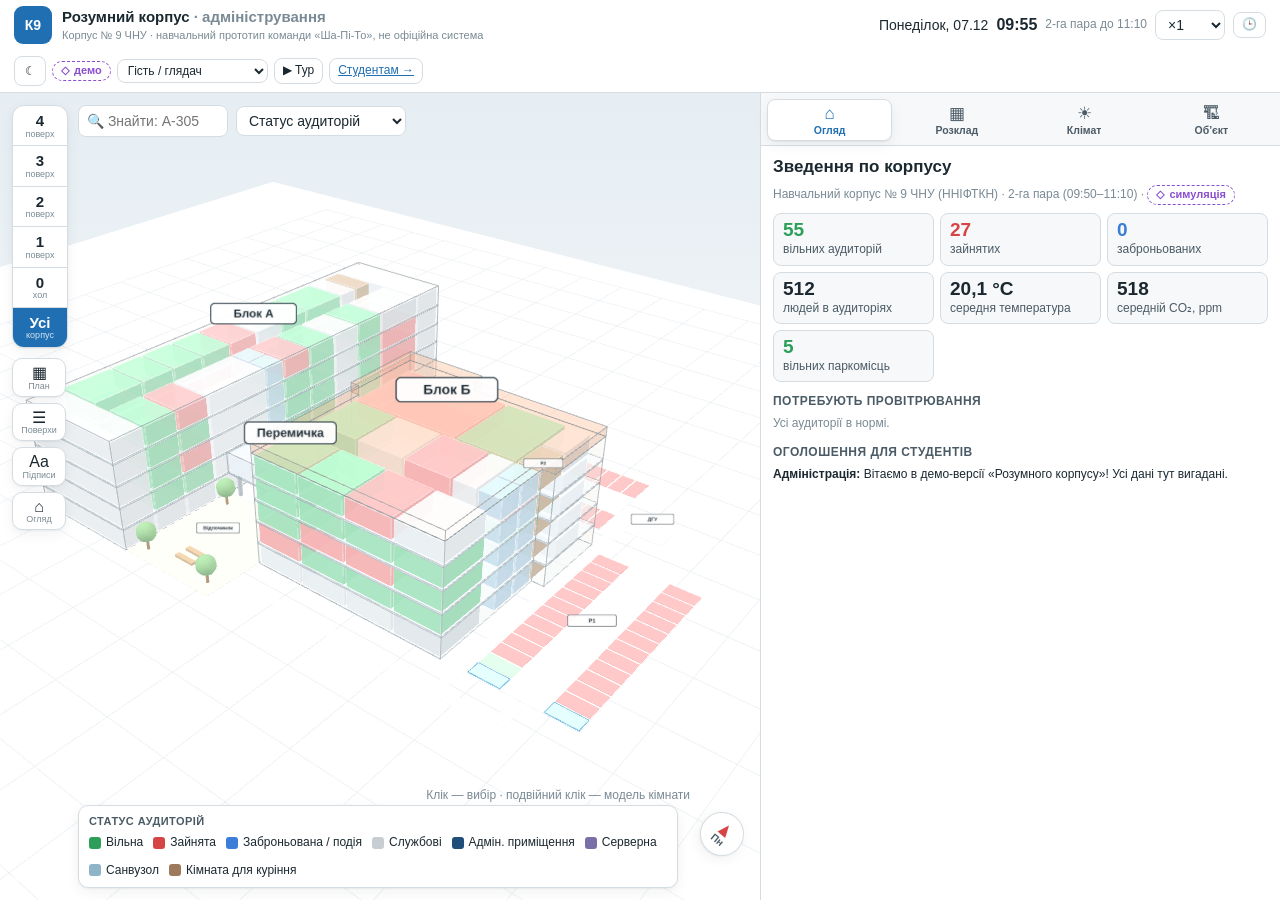
==== index.html @ 4b2a3733 "Розумний корпус К9 — прототип панелі адміністрування та студентського застосунку Co-Authored-By: Cla" ====
<!doctype html>
<html lang="uk">
<head>
<meta charset="utf-8">
<meta name="viewport" content="width=device-width, initial-scale=1, viewport-fit=cover">
<title>Розумний корпус · К9 ЧНУ — адміністрування</title>
<link rel="stylesheet" href="css/base.css">
<script src="js/core/theme.js"></script>
<link rel="stylesheet" href="css/dashboard.css">
</head>
<body>
<header class="top">
  <div class="brand">
    <div class="logo" aria-hidden="true">К9</div>
    <div>
      <div class="title">Розумний корпус <span class="muted">· адміністрування</span></div>
      <div class="sub">Корпус № 9 ЧНУ · навчальний прототип команди «Ша-Пі-То», не офіційна система</div>
    </div>
  </div>
  <div class="clock" title="Симульований час — використовується для демонстрації">
    <span id="clockDay"></span> <b id="clockTime">--:--</b>
    <span id="clockPair" class="muted small"></span>
    <select id="clockSpeed" title="Швидкість часу">
      <option value="1">×1</option><option value="10">×10</option><option value="60">×60</option><option value="300">×300</option>
    </select>
    <button class="btn small" id="clockSet" title="Змінити симульований час">🕒</button>
  </div>
  <div class="row top-right">
    <button class="btn small theme-btn" data-theme-toggle aria-label="Перемкнути тему">☾</button>
    <span class="demo-badge" title="Показники згенеровані симулятором, не отримані від реальних систем">демо</span>
    <select id="role" title="Роль користувача">
        <option value="guest">Гість / глядач</option>
        <option value="responsible">Відповідальна особа</option>
        <option value="admin">Адміністратор</option>
    </select>
    <button class="btn small" id="tourBtn" title="Покроковий демо-сценарій для захисту">▶ Тур</button>
    <a class="btn small" href="student.html" title="Студентський застосунок (повернення — кнопка «← Панель»)">Студентам →</a>
  </div>
</header>

<div class="clock-pop card" id="clockPop" hidden>
  <div class="row">
    <label>День <select id="cpDay"></select></label>
    <label>Час <input type="time" id="cpTime" value="09:55"></label>
    <button class="btn primary small" id="cpApply">Застосувати</button>
  </div>
  <div class="row" style="margin-top:8px">
    <span class="small muted">Швидко:</span>
    <button class="btn small" data-quick="1,08:30">Пн 08:30</button>
    <button class="btn small" data-quick="1,09:55">Пн 09:55</button>
    <button class="btn small" data-quick="3,11:15">Ср перерва</button>
    <button class="btn small" data-quick="2,19:30">Вт вечір</button>
    <button class="btn small" data-quick="real">Реальний час</button>
  </div>
</div>

<main class="layout">
  <section class="viewer" id="viewer" aria-label="3D-карта корпусу">
    <div class="v-toolbar">
      <input type="text" id="mapSearch" class="map-search" placeholder="🔍 Знайти: А-305" autocomplete="off" title="Знайти приміщення на карті (Enter)">
      <select id="colorMode" title="Що показувати кольором"></select>
      <button class="btn small" id="devBtn" title="Показати розумні пристрої на плані">📡 Пристрої</button>
      <label class="btn small" id="modelBtn" title="Завантажити готову 3D-модель корпусу (.glb)">⬆ Модель корпусу<input type="file" id="modelFile" accept=".glb,.gltf" hidden></label>
    </div>
    <!-- Ліва панель: «ліфт» поверхів + режими перегляду -->
    <div class="v-side">
      <div class="v-floors" id="floors" role="group" aria-label="Поверх"></div>
      <div class="v-views">
        <button class="vbtn" id="planBtn" title="План поверху — вигляд згори">▦<span>План</span></button>
        <button class="vbtn" id="explBtn" title="Розвести поверхи по висоті">☰<span>Поверхи</span></button>
        <button class="vbtn" id="lblBtn" title="Підписи всіх приміщень">Aa<span>Підписи</span></button>
        <button class="vbtn" id="homeBtn" title="Типовий вигляд">⌂<span>Огляд</span></button>
      </div>
    </div>
    <div class="v-devpop card" id="devPop" hidden></div>
    <div class="v-legend card" id="legend"></div>
    <div class="v-room card" id="roomCard" hidden></div>
    <div class="v-hint small muted">Клік — вибір · подвійний клік — модель кімнати</div>
  </section>

  <aside class="panel">
    <nav class="groups" id="tabGroups" aria-label="Розділи"></nav>
    <nav class="tabs" id="tabs" role="tablist">
      <button data-tab="overview" class="on">Огляд</button>
      <button data-tab="control">Диспетчерська</button>
      <button data-tab="rooms">Аудиторії</button>
      <button data-tab="events">Події</button>
      <button data-tab="scenarios">Сценарії</button>
      <button data-tab="comfort">Комфорт</button>
      <button data-tab="security">Безпека <span class="cnt" id="secCnt" hidden></span></button>
      <button data-tab="access">Доступ</button>
      <button data-tab="energy">Енергія</button>
      <button data-tab="power">Живлення</button>
      <button data-tab="wiring">Комутація</button>
      <button data-tab="territory">Територія</button>
      <button data-tab="equipment">Обладнання i3</button>
      <button data-tab="settings">Налаштування</button>
    </nav>
    <div class="panel-body" id="panel"></div>
  </aside>
</main>

<div class="tour card" id="tour" hidden>
  <div class="row"><b id="tourStep"></b><span class="grow"></span><button class="btn small" id="tourClose" aria-label="Закрити">✕</button></div>
  <p id="tourText"></p>
  <div class="row"><button class="btn small" id="tourPrev">← Назад</button><span class="grow"></span><button class="btn primary small" id="tourNext">Далі →</button></div>
</div>

<script src="vendor/three/three.min.js"></script>
<script src="vendor/three/OrbitControls.js"></script>
<script src="vendor/three/GLTFLoader.js"></script>
<script src="js/core/util.js"></script>
<script src="js/core/store.js"></script>
<script src="js/data/building.js"></script>
<script src="js/data/schedule-data.js"></script>
<script src="js/data/territory.js"></script>
<script src="js/data/devices-i3.js"></script>
<script src="js/core/uni-events.js"></script>
<script src="js/core/schedule.js"></script>
<script src="js/core/scenarios.js"></script>
<script src="js/core/power.js"></script>
<script src="js/core/sensors.js"></script>
<script src="js/core/i3-adapter.js"></script>
<script src="js/core/energy.js"></script>
<script src="js/core/security.js"></script>
<script src="js/core/devices.js"></script>
<script src="js/core/wiring.js"></script>
<script src="js/core/faults.js"></script>
<script src="js/core/control.js"></script>
<script src="js/viewer/viewer3d.js"></script>
<script src="js/viewer/room-viewer.js"></script>
<script src="js/ui/charts.js"></script>
<script src="js/ui/colormodes.js"></script>
<script src="js/ui/dashboard.js"></script>
<script src="js/ui/admin-tabs.js"></script>
<script src="js/tools/docx.js"></script>
<script src="js/tools/wiring-doc.js"></script>
<script src="js/ui/demo-tour.js"></script>
</body>
</html>
---- css/base.css ----
/* Розумний корпус К9 — спільні стилі (панель і студентський додаток). */
:root {
  --bg: #eef2f4; --panel: #ffffff; --panel-2: #f6f8f9; --fg: #1b2830; --fg-2: #4b5b66; --muted: #7a8a94;
  --line: #d5dde2; --accent: #1f6fb2; --accent-fg: #ffffff; --accent-soft: #e3effa;
  --free: #2e9e5b; --busy: #d64545; --booked: #3b7dd8; --na: #b9c2c8;
  --good: #2e9e5b; --warn: #d99a1e; --bad: #d64545; --info: #3b7dd8;
  --s1: #1f6fb2; --s2: #8a97a1;
  --demo: #8a4fd0;
  --radius: 10px; --shadow: 0 1px 2px rgba(20, 40, 50, .06), 0 4px 14px rgba(20, 40, 50, .06);
  --viewer-bg: linear-gradient(180deg, #e6eef3 0%, #f3f6f8 60%, #eef2ef 100%);
  color-scheme: light;
}
@media (prefers-color-scheme: dark) {
  :root:not([data-theme="light"]) {
  --bg: #050607; --panel: #0e1113; --panel-2: #161a1d; --fg: #e6ebee; --fg-2: #b4bec5; --muted: #7c878e;
  --line: #252b30; --accent: #4d9be0; --accent-fg: #050607; --accent-soft: #10243a;
  --free: #4cb877; --busy: #e46a6a; --booked: #5b93e0; --na: #4a5359;
  --good: #4cb877; --warn: #e2ad3d; --bad: #e46a6a; --info: #5b93e0;
  --s1: #4d9be0; --s2: #6f7b84; --demo: #b48be8;
  --shadow: 0 1px 2px rgba(0, 0, 0, .6), 0 4px 16px rgba(0, 0, 0, .5);
  --viewer-bg: linear-gradient(180deg, #0b0f12 0%, #07090b 60%, #050607 100%);
  color-scheme: dark;
  }
}
:root[data-theme="dark"] {
  /* Чорна тема: майже чорне тло, панелі на півтону світліші, приглушені акценти */
  --bg: #050607; --panel: #0e1113; --panel-2: #161a1d; --fg: #e6ebee; --fg-2: #b4bec5; --muted: #7c878e;
  --line: #252b30; --accent: #4d9be0; --accent-fg: #050607; --accent-soft: #10243a;
  --free: #4cb877; --busy: #e46a6a; --booked: #5b93e0; --na: #4a5359;
  --good: #4cb877; --warn: #e2ad3d; --bad: #e46a6a; --info: #5b93e0;
  --s1: #4d9be0; --s2: #6f7b84; --demo: #b48be8;
  --shadow: 0 1px 2px rgba(0, 0, 0, .6), 0 4px 16px rgba(0, 0, 0, .5);
  --viewer-bg: linear-gradient(180deg, #0b0f12 0%, #07090b 60%, #050607 100%);
  color-scheme: dark;
}

* { box-sizing: border-box; }
html, body { margin: 0; height: 100%; }
body { background: var(--bg); color: var(--fg); font: 14px/1.45 "Segoe UI", Roboto, Arial, sans-serif; }
[hidden] { display: none !important; }
h1, h2, h3 { margin: 0; line-height: 1.25; }
h2 { font-size: 17px; } h3 { font-size: 14px; margin: 14px 0 8px; color: var(--fg-2); text-transform: uppercase; letter-spacing: .04em; font-size: 12px; }
a { color: var(--accent); }
button, select, input, textarea { font: inherit; color: inherit; }
button { cursor: pointer; }
.btn { border: 1px solid var(--line); background: var(--panel); border-radius: 8px; padding: 6px 12px; }
.btn:hover { border-color: var(--accent); }
.btn.primary { background: var(--accent); color: var(--accent-fg); border-color: var(--accent); }
.btn.danger { border-color: var(--bad); color: var(--bad); }
.btn.small { padding: 3px 8px; font-size: 12px; }
.btn[disabled] { opacity: .45; cursor: not-allowed; }
.btn.on { background: var(--accent-soft); border-color: var(--accent); color: var(--accent); font-weight: 600; }
select, input[type=text], input[type=number], input[type=time], input[type=date], textarea {
  border: 1px solid var(--line); background: var(--panel); border-radius: 8px; padding: 5px 8px; max-width: 100%;
}
.muted { color: var(--muted); }
.small { font-size: 12px; }
.row { display: flex; gap: 8px; align-items: center; flex-wrap: wrap; }
.grow { flex: 1; }
.card { background: var(--panel); border: 1px solid var(--line); border-radius: var(--radius); padding: 12px 14px; box-shadow: var(--shadow); }
.card + .card { margin-top: 10px; }

/* Бейдж демонстраційних даних (ТЗ п. 4 — позначати симуляцію) */
.demo-badge { display: inline-flex; align-items: center; gap: 5px; font-size: 11px; font-weight: 600; color: var(--demo);
  border: 1px dashed var(--demo); border-radius: 999px; padding: 1px 8px; white-space: nowrap; }
.demo-badge::before { content: "◇"; }

/* Статуси */
.st { display: inline-flex; align-items: center; gap: 6px; font-weight: 600; font-size: 12px; white-space: nowrap; }
.st::before { content: ""; width: 10px; height: 10px; border-radius: 3px; background: var(--na); }
.st.free::before { background: var(--free); } .st.busy::before { background: var(--busy); } .st.booked::before { background: var(--booked); }
.lvl { display: inline-flex; align-items: center; gap: 5px; font-weight: 600; }
.lvl::before { font-size: 11px; }
.lvl.good { color: var(--good); } .lvl.good::before { content: "●"; }
.lvl.warn { color: var(--warn); } .lvl.warn::before { content: "▲"; }
.lvl.bad { color: var(--bad); } .lvl.bad::before { content: "■"; }
.sev { font-size: 11px; font-weight: 700; padding: 1px 7px; border-radius: 999px; border: 1px solid currentColor; white-space: nowrap; }
.sev.critical { color: var(--bad); } .sev.serious { color: #d97a33; } .sev.warning { color: var(--warn); } .sev.info { color: var(--info); }

/* KPI-плитки */
.kpis { display: grid; grid-template-columns: repeat(auto-fill, minmax(120px, 1fr)); gap: 8px; }
.kpi { background: var(--panel-2); border: 1px solid var(--line); border-radius: 8px; padding: 8px 10px; }
.kpi .v { font-size: 22px; font-weight: 700; line-height: 1.1; }
.kpi .l { font-size: 12px; color: var(--fg-2); }

table.t { width: 100%; border-collapse: collapse; font-size: 13px; }
table.t th { text-align: left; font-weight: 600; color: var(--fg-2); font-size: 12px; border-bottom: 1px solid var(--line); padding: 6px; }
table.t td { border-bottom: 1px solid var(--line); padding: 6px; vertical-align: top; }
table.t tr.click { cursor: pointer; } table.t tr.click:hover td { background: var(--panel-2); }
.tw { overflow-x: auto; }

/* 3D-переглядач */
.viewer { position: relative; overflow: hidden; background: var(--viewer-bg); }
.viewer-canvas { display: block; touch-action: none; }
.viewer-tip { position: absolute; pointer-events: none; background: var(--panel); border: 1px solid var(--line); border-radius: 8px;
  padding: 6px 9px; font-size: 12px; box-shadow: var(--shadow); max-width: 240px; z-index: 5; }

/* Графіки */
.chart { position: relative; }
.chart svg { display: block; overflow: visible; }
.chart .grid { stroke: var(--line); stroke-width: 1; }
.chart .axis { fill: var(--muted); font-size: 11px; }
.chart .series { fill: none; stroke-width: 2; stroke-linejoin: round; stroke-linecap: round; }
.chart .series.s1 { stroke: var(--s1); } .chart .series.s2 { stroke: var(--s2); }
.chart .series.dashed { stroke-dasharray: 6 4; }
.chart .threshold { stroke: var(--bad); stroke-dasharray: 3 3; }
.chart .cross { stroke: var(--muted); stroke-width: 1; }
.chart .dot { stroke: var(--panel); stroke-width: 2; } .chart .dot.s1 { fill: var(--s1); } .chart .dot.s2 { fill: var(--s2); }
.chart .bar.s1 { fill: var(--s1); } .chart .bar.s2 { fill: var(--s2); } .chart .bar.partial { opacity: .55; }
.chart-tip { position: absolute; background: var(--panel); border: 1px solid var(--line); border-radius: 8px; padding: 6px 9px;
  font-size: 12px; box-shadow: var(--shadow); pointer-events: none; min-width: 150px; z-index: 3; }
.legend { display: flex; gap: 14px; flex-wrap: wrap; font-size: 12px; color: var(--fg-2); margin-top: 4px; }
.sw { display: inline-block; width: 14px; height: 3px; border-radius: 2px; vertical-align: middle; margin-right: 5px; background: var(--s1); }
.sw.s2 { background: var(--s2); } .sw.dashed { background: repeating-linear-gradient(90deg, var(--s2) 0 4px, transparent 4px 7px); }

/* Сповіщення-тости */
#toasts { position: fixed; right: 16px; bottom: calc(16px + env(safe-area-inset-bottom, 0px)); display: flex; flex-direction: column; gap: 8px; z-index: 100; }
.toast { background: var(--panel); border: 1px solid var(--line); border-left: 4px solid var(--accent); border-radius: 8px; padding: 10px 14px;
  box-shadow: var(--shadow); max-width: 340px; transition: opacity .5s, transform .5s; }
.toast.bad { border-left-color: var(--bad); } .toast.warn { border-left-color: var(--warn); } .toast.good { border-left-color: var(--good); }
.toast.out { opacity: 0; transform: translateY(8px); }

.legend-map { display: flex; gap: 10px; flex-wrap: wrap; font-size: 12px; }
.legend-map .k { display: inline-flex; align-items: center; gap: 5px; }
.legend-map .k i { width: 12px; height: 12px; border-radius: 3px; display: inline-block; }
.gradient { height: 8px; border-radius: 4px; width: 140px; }
.lvl.off { color: var(--muted); } .lvl.off::before { background: var(--muted); }
---- css/dashboard.css ----
/* Панель керування (index.html) — розрахована на демонстрацію на комп'ютері. */
body { display: flex; flex-direction: column; height: 100%; overflow: hidden; }
.top { display: flex; align-items: center; gap: 16px; padding: 8px 16px; background: var(--panel); border-bottom: 1px solid var(--line); flex-wrap: wrap; }
.brand { display: flex; align-items: center; gap: 10px; }
.logo { width: 38px; height: 38px; border-radius: 9px; background: var(--accent); color: var(--accent-fg); display: grid; place-items: center; font-weight: 800; }
.title { font-weight: 700; font-size: 16px; }
.sub { font-size: 12px; color: var(--muted); }
.clock { display: flex; align-items: center; gap: 8px; margin-left: auto; font-variant-numeric: tabular-nums; }
.clock b { font-size: 18px; }
.top-right { gap: 10px; }
.clock-pop { position: absolute; top: 60px; right: 280px; z-index: 50; }

.layout { flex: 1; display: grid; grid-template-columns: minmax(0, 1fr) 520px; min-height: 0; }
.viewer { min-height: 300px; }
.panel { background: var(--panel); border-left: 1px solid var(--line); display: flex; flex-direction: column; min-height: 0; }
.tabs { display: flex; flex-wrap: wrap; gap: 2px; padding: 6px 8px 0; border-bottom: 1px solid var(--line); }
.tabs button { background: none; border: none; padding: 8px 10px; border-bottom: 2px solid transparent; color: var(--fg-2); font-weight: 600; font-size: 13px; }
.tabs button.on { color: var(--accent); border-bottom-color: var(--accent); }
.tabs .cnt { background: var(--bad); color: #fff; border-radius: 999px; padding: 0 6px; font-size: 11px; margin-left: 3px; }
.panel-body { flex: 1; overflow-y: auto; padding: 12px 14px 40px; }
.panel-body > h2 { margin-bottom: 8px; }

.v-toolbar { position: absolute; top: 12px; left: 78px; right: 12px; display: flex; gap: 8px; flex-wrap: wrap; z-index: 4; align-items: center; }
.v-legend { position: absolute; left: 12px; bottom: 12px; padding: 8px 10px; z-index: 4; max-width: calc(100% - 24px); }
.v-legend .lg-title { font-size: 11px; font-weight: 700; color: var(--fg-2); margin-bottom: 4px; text-transform: uppercase; letter-spacing: .04em; }
.v-room { position: absolute; right: 12px; top: 56px; width: 320px; max-height: calc(100% - 120px); overflow-y: auto; z-index: 4; }
.v-devpop { position: absolute; top: 52px; left: 12px; z-index: 6; width: 270px; padding: 10px 12px; }
.v-devpop label { display: flex; align-items: center; gap: 8px; padding: 3px 0; cursor: pointer; font-size: 13px; }
.v-devpop .dot { width: 12px; height: 12px; border-radius: 50%; display: inline-block; border: 3px solid; background: var(--panel); }
.v-devpop .n { margin-left: auto; color: var(--muted); font-size: 12px; }
.cat-dot { display: inline-block; width: 10px; height: 10px; border-radius: 50%; margin-right: 5px; vertical-align: baseline; }
.dev-list .ico { font-size: 15px; width: 22px; display: inline-block; text-align: center; }
.v-hint { position: absolute; right: 14px; bottom: 10px; z-index: 3; }
.v-room .rc-h { display: flex; align-items: flex-start; gap: 8px; }
.v-room .rc-h h2 { font-size: 20px; }
.metrics { display: grid; grid-template-columns: repeat(3, 1fr); gap: 6px; margin: 10px 0; }
.metric { background: var(--panel-2); border: 1px solid var(--line); border-radius: 8px; padding: 6px 8px; }
.metric .v { font-weight: 700; font-size: 16px; }
.metric .l { font-size: 11px; color: var(--fg-2); }
.modes { display: grid; grid-template-columns: repeat(2, 1fr); gap: 6px; }
.modes .btn { text-align: left; font-size: 12px; }
.pairs { display: grid; grid-template-columns: auto 1fr; gap: 3px 8px; font-size: 12px; }
.pairs .now { font-weight: 700; color: var(--accent); }

.sys { display: grid; grid-template-columns: repeat(auto-fill, minmax(140px, 1fr)); gap: 8px; }
.sys .card { padding: 8px 10px; box-shadow: none; margin: 0; }
.sys .card + .card { margin: 0; }
.form-grid { display: grid; grid-template-columns: 1fr 1fr; gap: 8px; }
.form-grid label { display: flex; flex-direction: column; font-size: 12px; color: var(--fg-2); gap: 3px; }
.locked { border: 1px dashed var(--line); border-radius: 8px; padding: 8px 10px; color: var(--muted); font-size: 12px; margin: 8px 0; }
.note { background: var(--panel-2); border-left: 3px solid var(--accent); padding: 8px 10px; border-radius: 6px; font-size: 12px; color: var(--fg-2); margin: 10px 0; }

.tour { position: fixed; left: 50%; bottom: 24px; transform: translateX(-50%); width: min(560px, calc(100% - 32px)); z-index: 60; border-color: var(--accent); }
.tour p { margin: 8px 0 12px; }

@media (max-width: 1000px) {
  body { height: auto; overflow: auto; }
  .layout { grid-template-columns: 1fr; }
  .viewer { height: 62vh; }
  .panel { border-left: none; border-top: 1px solid var(--line); }
  .v-room { width: auto; left: 12px; top: auto; bottom: 64px; max-height: 50%; }
  .clock { margin-left: 0; }
  .clock-pop { right: 16px; left: 16px; }
}

/* Режим «Модель кімнати» */
.rm-modal { position: fixed; inset: 0; z-index: 90; background: var(--bg); display: flex; flex-direction: column; }
.rm-head { display: flex; align-items: center; gap: 8px; padding: 8px 14px; background: var(--panel); border-bottom: 1px solid var(--line); flex-wrap: wrap; }
.rm-head label { display: inline-flex; gap: 4px; align-items: center; margin-right: 8px; cursor: pointer; }
.rm-body { flex: 1; display: grid; grid-template-columns: minmax(0, 1fr) 360px; min-height: 0; }
.rm-view { position: relative; min-height: 300px; }
.rm-side { overflow-y: auto; padding: 12px 14px 30px; background: var(--panel); border-left: 1px solid var(--line); }
.rm-side .metrics { grid-template-columns: repeat(3, 1fr); }
@media (max-width: 900px) { .rm-body { grid-template-columns: 1fr; grid-template-rows: 60vh auto; } .rm-side { border-left: none; border-top: 1px solid var(--line); } }
.map-search { width: 150px; }
.cabinet-svg rect.port { cursor: pointer; }
.cabinet-svg rect.port:hover { stroke: var(--fg); stroke-width: 2; }

/* Карта: ліва панель поверхів («ліфт») і режимів перегляду */
.v-side { position: absolute; left: 12px; top: 12px; z-index: 5; display: flex; flex-direction: column; gap: 10px; }
.v-floors { display: flex; flex-direction: column; background: var(--panel); border: 1px solid var(--line); border-radius: 12px; overflow: hidden; box-shadow: var(--shadow); }
.v-floors button { border: none; background: none; width: 54px; padding: 7px 0 6px; font-weight: 700; font-size: 15px; border-bottom: 1px solid var(--line); color: var(--fg); line-height: 1.1; }
.v-floors button small { display: block; font-size: 9px; font-weight: 500; color: var(--muted); }
.v-floors button:last-child { border-bottom: none; }
.v-floors button.on { background: var(--accent); color: var(--accent-fg); }
.v-floors button.on small { color: var(--accent-fg); opacity: .8; }
.v-views { display: flex; flex-direction: column; gap: 6px; }
.vbtn { width: 54px; border: 1px solid var(--line); background: var(--panel); border-radius: 10px; padding: 5px 0 4px; font-size: 16px; box-shadow: var(--shadow); line-height: 1.1; color: var(--fg); }
.vbtn span { display: block; font-size: 9px; color: var(--muted); }
.vbtn.on { border-color: var(--accent); background: var(--accent-soft); color: var(--accent); }
.vbtn.on span { color: var(--accent); }
.v-compass { position: absolute; right: 16px; bottom: 44px; width: 44px; height: 44px; border-radius: 50%; background: var(--panel); border: 1px solid var(--line);
  box-shadow: var(--shadow); z-index: 4; display: grid; place-items: start center; pointer-events: none; transition: transform .2s; }
.v-compass::before { content: ""; position: absolute; top: 5px; left: 50%; margin-left: -5px; border: 5px solid transparent; border-bottom: 12px solid var(--bad); }
.v-compass span { position: absolute; bottom: 6px; left: 0; right: 0; text-align: center; font-size: 10px; font-weight: 700; color: var(--fg-2); }
.v-legend { left: 78px; max-width: calc(100% - 160px); }
.v-hint { bottom: 96px; right: 70px; max-width: 320px; text-align: right; white-space: nowrap; }
.v-devpop { left: 78px; }
.viewer-tip { border-radius: 10px; padding: 8px 11px; }
.viewer { background: var(--viewer-bg); }

/* Вкладка «Комутація»: виділення елемента */
.focus-card { border-color: var(--accent); border-width: 2px; margin: 8px 0 10px; }
.focus-card .route { display: flex; flex-wrap: wrap; align-items: center; gap: 4px; margin: 8px 0; font-size: 12px; }
.focus-card .route span { background: var(--accent-soft); color: var(--accent); border-radius: 999px; padding: 2px 8px; font-weight: 600; }
.focus-card .route i { color: var(--muted); font-style: normal; }
details.inst { border: 1px solid var(--line); border-radius: 8px; margin: 6px 0; }
details.inst > summary { cursor: pointer; padding: 6px 8px; display: flex; gap: 8px; align-items: center; flex-wrap: wrap; }
details.inst > summary .btn { margin-left: auto; }
details.inst.sel { border-color: var(--accent); }
table.t tr.sel td { background: var(--accent-soft); font-weight: 600; }
.cabinet-svg .module:hover rect { stroke: var(--accent); }
.cabinet-svg rect.port.hit { animation: portPulse 1s ease-in-out infinite alternate; }
@keyframes portPulse { from { opacity: 1; } to { opacity: .45; } }

/* Перемикач теми */
.theme-btn { width: 32px; height: 30px; padding: 0; font-size: 15px; line-height: 1; }
:root[data-theme="dark"] .top { border-bottom-color: var(--line); }
:root[data-theme="dark"] .logo { background: var(--accent-soft); color: var(--accent); }

/* Компактна навігація: групи + підвкладки */
.groups { display: grid; grid-template-columns: repeat(auto-fit, minmax(58px, 1fr)); gap: 2px; padding: 6px 6px 4px; border-bottom: 1px solid var(--line); background: var(--panel-2); }
.groups button { position: relative; background: none; border: 1px solid transparent; border-radius: 8px; padding: 5px 2px 4px; color: var(--fg-2);
  display: flex; flex-direction: column; align-items: center; gap: 1px; line-height: 1.1; }
.groups button .gi { font-size: 17px; }
.groups button .gl { font-size: 10.5px; font-weight: 600; white-space: nowrap; overflow: hidden; text-overflow: ellipsis; max-width: 100%; }
.groups button:hover { background: var(--panel); }
.groups button.on { background: var(--panel); border-color: var(--line); color: var(--accent); box-shadow: var(--shadow); }
.groups .cnt { position: absolute; top: 1px; right: 8px; background: var(--bad); color: #fff; border-radius: 999px; padding: 0 5px; font-size: 10px; }
.tabs { padding: 2px 8px 0; }
.tabs button { padding: 7px 10px; font-size: 12.5px; }
/* Компактніша шапка */
.top { gap: 12px; padding: 6px 14px; }
.top .title { font-size: 15px; }
.top .sub { font-size: 11px; }
.clock b { font-size: 16px; }
.top-right { gap: 6px; }
#role { font-size: 12px; padding: 3px 6px; }
.panel-body { padding: 10px 12px 32px; }
.kpis { gap: 6px; }
.panel .kpi { padding: 6px 9px; } .panel .kpi .v { font-size: 19px; } .panel-body h3 { margin: 12px 0 6px; }
.form-grid > label { min-width: 0; } .form-grid select, .form-grid input { width: 100%; min-width: 0; } .panel-body { overflow-x: hidden; } .panel-body select { max-width: 100%; }

/* Комутація: стани портів і імітації */
.pdot { display: inline-block; width: 9px; height: 9px; border-radius: 2px; margin-right: 5px; vertical-align: -1px; border: 1px solid var(--line); background: var(--good); }
.pdot.p-fault { background: var(--bad); border-color: var(--bad); }
.pdot.p-alarm { background: var(--warn); border-color: var(--bad); }
.pdot.p-off { background: var(--na); }
.pdot.p-stale { background: var(--good); opacity: .4; border-style: dashed; }
.cabinet-svg rect.p-fault, .cabinet-svg rect.p-alarm, .cabinet-svg .blink { animation: portBad .8s ease-in-out infinite alternate; }
@keyframes portBad { from { opacity: 1; } to { opacity: .35; } }
@media (prefers-reduced-motion: reduce) { .cabinet-svg rect.p-fault, .cabinet-svg rect.p-alarm, .cabinet-svg .blink, .cabinet-svg rect.port.hit { animation: none; } }
.cabinet-svg .module.fixed:hover rect { stroke-width: 3; }
.sim-row { display: flex; flex-wrap: wrap; gap: 5px; align-items: center; margin-top: 8px; padding-top: 8px; border-top: 1px dashed var(--line); }
.cab-status { border: 1px solid var(--line); border-left: 4px solid var(--good); border-radius: 8px; padding: 8px 10px; margin: 8px 0; background: var(--panel-2); }
.cab-status.warn { border-left-color: var(--warn); } .cab-status.bad { border-left-color: var(--bad); }
details.inst.offline { border-color: var(--bad); } details.inst.warn { border-color: var(--warn); }
.resolved { color: var(--good); font-size: 11px; }
.pdot.p-manual { background: var(--panel); border: 1.5px dashed var(--muted); }

/* Диспетчерська */
.chain { display: flex; flex-wrap: wrap; align-items: center; gap: 3px; margin: 8px 0 10px; font-size: 11px; }
.chain span { background: var(--accent-soft); color: var(--accent); border-radius: 999px; padding: 2px 7px; font-weight: 600; white-space: nowrap; }
.chain i { color: var(--muted); font-style: normal; }
.ctl-list { display: flex; flex-direction: column; border: 1px solid var(--line); border-radius: 8px; overflow: hidden; }
.ctl-item { display: flex; align-items: center; gap: 8px; padding: 5px 8px; border-bottom: 1px solid var(--line); font-size: 13px; }
.ctl-item:last-child { border-bottom: none; }
.ctl-item.is-off { background: var(--panel-2); }
.ctl-item.is-off .grow > div:first-child { color: var(--muted); }
/* Кнопка ручного вимкнення ⏻ */
.pwr { flex: none; width: 28px; height: 28px; border-radius: 50%; border: 2px solid var(--good); background: var(--panel); color: var(--good);
  font-size: 14px; line-height: 1; padding: 0; display: inline-grid; place-items: center; cursor: pointer; }
.pwr:hover { box-shadow: 0 0 0 3px var(--accent-soft); }
.pwr.off { border-color: var(--muted); color: var(--muted); background: var(--panel-2); }
.pwr[disabled] { opacity: .4; cursor: not-allowed; }
.pwr.sm { width: 22px; height: 22px; font-size: 11px; border-width: 1.5px; }

/* Плаваючі компактні картки приміщення / пристрою */
.v-room { width: 290px; padding: 0; overflow: hidden; display: flex; flex-direction: column; max-height: calc(100% - 110px); }
.v-room .rc-h { cursor: move; padding: 8px 10px 6px; background: var(--panel-2); border-bottom: 1px solid var(--line); user-select: none; }
.v-room .rc-h h2 { font-size: 16px; }
.v-room .rc-b { overflow-y: auto; padding: 6px 10px 10px; }
.v-room .metrics { gap: 4px; margin: 6px 0; }
.v-room .metric { padding: 4px 6px; }
.v-room .metric .v { font-size: 14px; }
.v-room .metric .l { font-size: 10px; }
.v-room h3 { margin: 8px 0 4px; }
.v-room details > summary { cursor: pointer; font-size: 11px; font-weight: 700; text-transform: uppercase; letter-spacing: .04em; color: var(--fg-2); margin: 8px 0 4px; }
.v-room .devrow { display: flex; align-items: center; gap: 6px; padding: 2px 0; font-size: 12px; }
.v-room .devrow a { flex: 1; min-width: 0; overflow: hidden; text-overflow: ellipsis; white-space: nowrap; }
.v-room .btn.small { padding: 2px 7px; }
.v-room.dragging { opacity: .92; box-shadow: 0 8px 30px rgba(0,0,0,.25); }
.pwr .ico-pwr, .btn .ico-pwr { vertical-align: -2px; } .pwr.sm .ico-pwr { width: 11px; height: 11px; }
.v-room .rc-mode select { flex: 1; min-width: 0; padding: 3px 6px; font-size: 12px; } .v-room .rc-mode select#rcDur { flex: none; width: 100px; } .v-room .pairs { font-size: 12px; } .v-room .row { gap: 5px; }
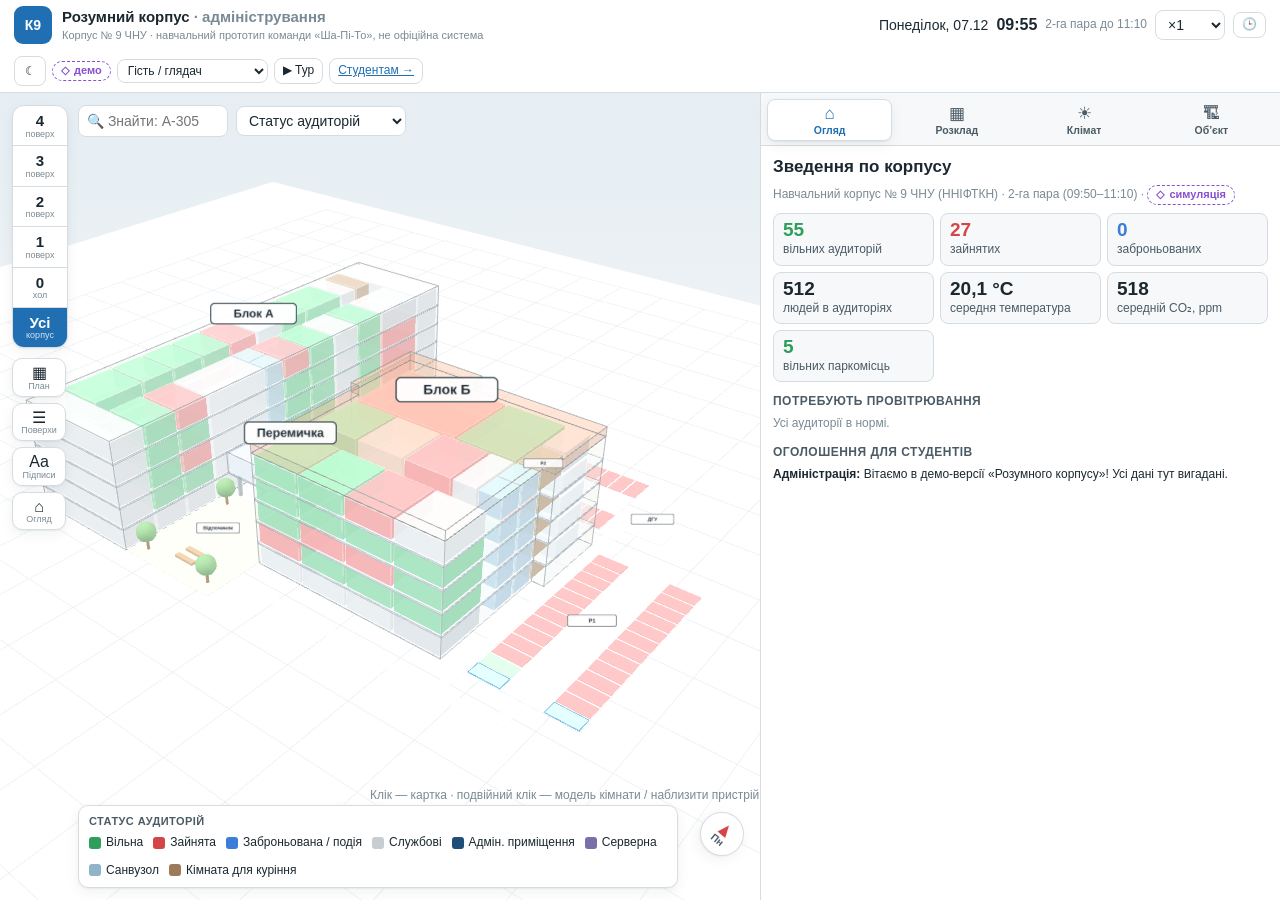
==== commit 251a9cf7: "Єдина картка пристрою: карта, комутація, списки; подвійний клік по іконці - одна плаваюча картка при" ====
--- a/index.html
+++ b/index.html
@@ -75,7 +75,7 @@
     <div class="v-devpop card" id="devPop" hidden></div>
     <div class="v-legend card" id="legend"></div>
     <div class="v-room card" id="roomCard" hidden></div>
-    <div class="v-hint small muted">Клік — вибір · подвійний клік — модель кімнати</div>
+    <div class="v-hint small muted">Клік — картка · подвійний клік — модель кімнати / наблизити пристрій</div>
   </section>
 
   <aside class="panel">
--- a/css/dashboard.css
+++ b/css/dashboard.css
@@ -192,3 +192,25 @@
 .v-room.dragging { opacity: .92; box-shadow: 0 8px 30px rgba(0,0,0,.25); }
 .pwr .ico-pwr, .btn .ico-pwr { vertical-align: -2px; } .pwr.sm .ico-pwr { width: 11px; height: 11px; }
 .v-room .rc-mode select { flex: 1; min-width: 0; padding: 3px 6px; font-size: 12px; } .v-room .rc-mode select#rcDur { flex: none; width: 100px; } .v-room .pairs { font-size: 12px; } .v-room .row { gap: 5px; }
+
+/* Єдина картка пристрою / приміщення: стан → дії → розділи, що розгортаються */
+.v-room { width: 300px; }
+.v-room details { border-top: 1px solid var(--line); margin-top: 6px; }
+.v-room details > summary { list-style: none; display: flex; align-items: center; gap: 6px; padding-top: 6px; margin: 0 0 4px; }
+.v-room details > summary::-webkit-details-marker { display: none; }
+.v-room details > summary::before { content: "▸"; color: var(--muted); transition: transform .15s; }
+.v-room details[open] > summary::before { transform: rotate(90deg); }
+.v-room .dc-sec { font-size: 11px; font-weight: 700; text-transform: uppercase; letter-spacing: .04em; color: var(--fg-2); margin: 8px 0 3px; border-top: 1px solid var(--line); padding-top: 6px; }
+.dc-cat { font-size: 11px; font-weight: 700; color: var(--fg-2); letter-spacing: .02em; }
+.dc-cat .cat-dot { width: 8px; height: 8px; }
+.dc-acts { display: flex; flex-wrap: wrap; gap: 4px; margin: 6px 0 2px; }
+.dc-state { border-left: 3px solid var(--good); background: var(--panel-2); border-radius: 6px; padding: 6px 8px; margin: 6px 0 2px; font-size: 12px; }
+.dc-state.warn { border-left-color: var(--warn); } .dc-state.bad { border-left-color: var(--bad); } .dc-state.off { border-left-color: var(--muted); }
+.dc-state .dc-val { font-size: 15px; font-weight: 700; margin: 2px 0; overflow-wrap: anywhere; }
+.dc-route { display: flex; flex-wrap: wrap; align-items: center; gap: 3px; margin: 2px 0 6px; font-size: 11px; }
+.dc-route span { background: var(--accent-soft); color: var(--accent); border-radius: 999px; padding: 1px 7px; font-weight: 600; }
+.dc-route i { color: var(--muted); font-style: normal; }
+.dc-port { display: flex; flex-wrap: wrap; align-items: center; gap: 4px; font-size: 12px; padding: 2px 0; }
+.dc-port .grow { min-width: 0; }
+.v-room .rc-h .pwr { margin-top: 2px; }
+.focus-bar { display: flex; flex-wrap: wrap; align-items: center; gap: 6px; border: 2px solid var(--accent); border-radius: 8px; padding: 6px 8px; margin: 8px 0 10px; background: var(--panel); }
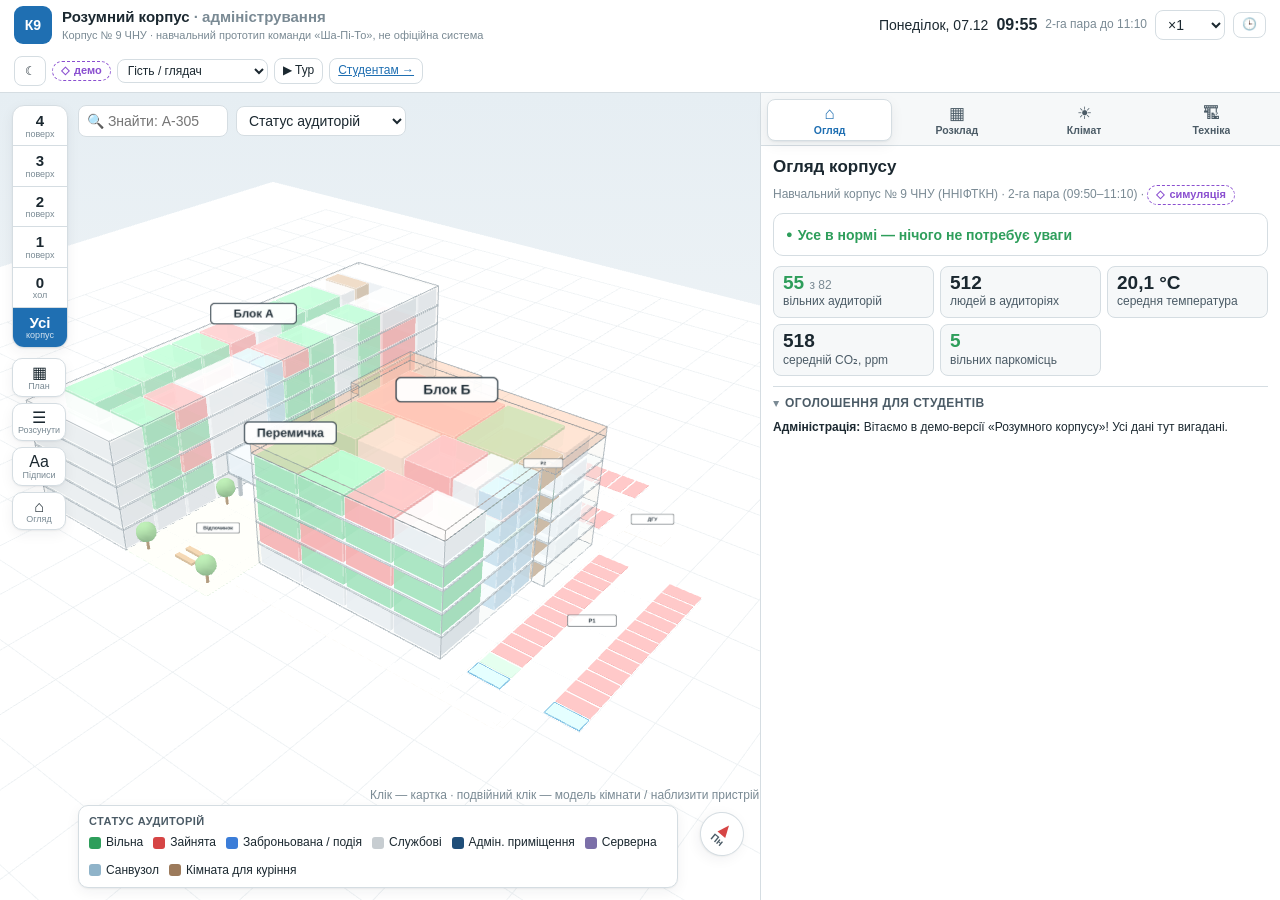
==== commit b7d82a96: "Простіший інтерфейс: меню за завданнями, «Огляд» з переліком проблем, розділи згортаються - меню: Ке" ====
--- a/index.html
+++ b/index.html
@@ -60,14 +60,13 @@
       <input type="text" id="mapSearch" class="map-search" placeholder="🔍 Знайти: А-305" autocomplete="off" title="Знайти приміщення на карті (Enter)">
       <select id="colorMode" title="Що показувати кольором"></select>
       <button class="btn small" id="devBtn" title="Показати розумні пристрої на плані">📡 Пристрої</button>
-      <label class="btn small" id="modelBtn" title="Завантажити готову 3D-модель корпусу (.glb)">⬆ Модель корпусу<input type="file" id="modelFile" accept=".glb,.gltf" hidden></label>
     </div>
     <!-- Ліва панель: «ліфт» поверхів + режими перегляду -->
     <div class="v-side">
       <div class="v-floors" id="floors" role="group" aria-label="Поверх"></div>
       <div class="v-views">
         <button class="vbtn" id="planBtn" title="План поверху — вигляд згори">▦<span>План</span></button>
-        <button class="vbtn" id="explBtn" title="Розвести поверхи по висоті">☰<span>Поверхи</span></button>
+        <button class="vbtn" id="explBtn" title="Розвести поверхи по висоті">☰<span>Розсунути</span></button>
         <button class="vbtn" id="lblBtn" title="Підписи всіх приміщень">Aa<span>Підписи</span></button>
         <button class="vbtn" id="homeBtn" title="Типовий вигляд">⌂<span>Огляд</span></button>
       </div>
@@ -83,17 +82,17 @@
     <nav class="tabs" id="tabs" role="tablist">
       <button data-tab="overview" class="on">Огляд</button>
       <button data-tab="control">Диспетчерська</button>
+      <button data-tab="scenarios">Сценарії</button>
       <button data-tab="rooms">Аудиторії</button>
       <button data-tab="events">Події</button>
-      <button data-tab="scenarios">Сценарії</button>
-      <button data-tab="comfort">Комфорт</button>
-      <button data-tab="security">Безпека <span class="cnt" id="secCnt" hidden></span></button>
+      <button data-tab="comfort">Клімат</button>
+      <button data-tab="security">Сповіщення <span class="cnt" id="secCnt" hidden></span></button>
       <button data-tab="access">Доступ</button>
-      <button data-tab="energy">Енергія</button>
-      <button data-tab="power">Живлення</button>
+      <button data-tab="energy">Споживання</button>
+      <button data-tab="power">Резервне живлення</button>
+      <button data-tab="equipment">Пристрої</button>
       <button data-tab="wiring">Комутація</button>
       <button data-tab="territory">Територія</button>
-      <button data-tab="equipment">Обладнання i3</button>
       <button data-tab="settings">Налаштування</button>
     </nav>
     <div class="panel-body" id="panel"></div>
--- a/css/dashboard.css
+++ b/css/dashboard.css
@@ -55,7 +55,8 @@
 
 @media (max-width: 1000px) {
   body { height: auto; overflow: auto; }
-  .layout { grid-template-columns: 1fr; }
+  .layout { grid-template-columns: minmax(0, 1fr); }
+  .viewer, .panel { min-width: 0; }
   .viewer { height: 62vh; }
   .panel { border-left: none; border-top: 1px solid var(--line); }
   .v-room { width: auto; left: 12px; top: auto; bottom: 64px; max-height: 50%; }
@@ -214,3 +215,96 @@
 .dc-port .grow { min-width: 0; }
 .v-room .rc-h .pwr { margin-top: 2px; }
 .focus-bar { display: flex; flex-wrap: wrap; align-items: center; gap: 6px; border: 2px solid var(--accent); border-radius: 8px; padding: 6px 8px; margin: 8px 0 10px; background: var(--panel); }
+
+/* ===== Телефон (≤ 640 px): компактна шапка, карта зверху, картка — нижня шторка, меню прокручується ===== */
+@media (max-width: 640px) {
+  .top { gap: 6px 8px; padding: 6px max(12px, env(safe-area-inset-right, 0px)) 6px max(12px, env(safe-area-inset-left, 0px)); }
+  .brand { flex: 1; min-width: 0; gap: 8px; }
+  .logo { width: 30px; height: 30px; border-radius: 8px; font-size: 13px; }
+  .title { font-size: 14px; white-space: nowrap; overflow: hidden; text-overflow: ellipsis; }
+  .title .muted, .sub { display: none; }
+  .clock { order: 3; width: 100%; gap: 6px; font-size: 12px; }
+  .clock b { font-size: 15px; }
+  #clockPair { flex: 1; min-width: 0; white-space: nowrap; overflow: hidden; text-overflow: ellipsis; }
+  .top-right { order: 2; flex-wrap: nowrap; gap: 4px; }
+  .top-right .demo-badge, #tourBtn { display: none; }
+  #role { max-width: 118px; padding: 4px 6px; font-size: 12px; }
+  .top-right .btn.small { padding: 4px 7px; }
+  .clock-pop { position: fixed; top: 96px; left: 12px; right: 12px; }
+  .clock-pop .row { flex-wrap: wrap; }
+
+  .viewer { height: 58vh; min-height: 340px; }
+  .v-toolbar { top: 8px; left: 8px; right: 8px; gap: 6px; flex-wrap: nowrap; }
+  .map-search { flex: 1; min-width: 0; width: auto; }
+  #colorMode { max-width: 42%; min-width: 0; font-size: 12px; }
+  #modelBtn, .v-hint { display: none !important; }
+  #devBtn { white-space: nowrap; padding: 4px 7px; }
+  .v-side { top: 50px; left: 8px; right: 8px; flex-direction: row; gap: 6px; overflow-x: auto; scrollbar-width: none; padding-bottom: 2px; }
+  .v-side::-webkit-scrollbar { display: none; }
+  .v-floors { flex-direction: row; flex: none; }
+  .v-floors button { width: 42px; padding: 5px 0 4px; font-size: 14px; border-bottom: none; border-right: 1px solid var(--line); }
+  .v-floors button:last-child { border-right: none; }
+  .v-views { flex-direction: row; flex: none; gap: 4px; }
+  .vbtn { width: 46px; font-size: 14px; padding: 4px 0 3px; }
+  .v-legend { left: 8px; bottom: 8px; right: 64px; max-width: none; padding: 6px 8px; max-height: 76px; overflow-y: auto; font-size: 11px; }
+  .v-compass { right: 10px; bottom: 10px; width: 40px; height: 40px; }
+  .v-devpop { top: 96px; left: 8px; right: 8px; width: auto; max-height: calc(100% - 110px); overflow-y: auto; }
+
+  /* Картка приміщення / пристрою — нижня шторка на всю ширину екрана */
+  .v-room, .v-room.dragging { position: fixed; left: 0 !important; right: 0 !important; top: auto !important; bottom: 0 !important; width: auto;
+    max-height: 72vh; border-radius: 16px 16px 0 0; z-index: 40; box-shadow: 0 -8px 30px rgba(0,0,0,.28); padding-bottom: env(safe-area-inset-bottom, 0px); }
+  .v-room .rc-h { cursor: default; padding: 14px 14px 8px; position: relative; }
+  .v-room .rc-h::before { content: ""; position: absolute; top: 5px; left: 50%; width: 36px; height: 4px; margin-left: -18px; border-radius: 2px; background: var(--line); }
+  .v-room .rc-b { padding: 6px 14px 14px; }
+  .v-room .btn.small { padding: 5px 9px; }
+  .v-room .pwr { width: 32px; height: 32px; }
+
+  .groups { display: flex; overflow-x: auto; scrollbar-width: none; position: sticky; top: 0; z-index: 8; gap: 2px; }
+  .groups::-webkit-scrollbar { display: none; }
+  .groups button { flex: none; min-width: 62px; }
+  .tabs { flex-wrap: nowrap; overflow-x: auto; scrollbar-width: none; padding: 4px 6px 0; }
+  .tabs::-webkit-scrollbar { display: none; }
+  .tabs button { flex: none; padding: 7px 9px; }
+  .panel-body { padding: 10px 12px 32px; overflow: visible; overflow-wrap: anywhere; }
+  .panel-body > h2 { font-size: 18px; }
+  .form-grid { grid-template-columns: 1fr; }
+  .kpis { grid-template-columns: repeat(2, minmax(0, 1fr)); }
+  table.t { font-size: 12px; } table.t td, table.t th { padding: 5px 4px; }
+  .panel-body .row { flex-wrap: wrap; }
+  .panel-body svg { max-width: 100%; height: auto; }
+  .tour { bottom: 12px; max-height: 45vh; overflow-y: auto; }
+  .focus-bar .btn { padding: 4px 7px; }
+}
+@media (max-width: 640px) {
+  html, body { max-width: 100%; overflow-x: hidden; }
+  .top { max-width: 100vw; }
+  .v-legend .legend-map { display: flex; flex-wrap: wrap; gap: 2px 8px; }
+}
+@media (max-width: 640px) {
+  .brand .title { display: none; }
+  .groups button { flex: 1 1 0; min-width: 44px; padding: 4px 1px 3px; }
+  .groups button .gl { font-size: 9.5px; }
+}
+.dc-port .grow { flex: 1 1 140px; }
+
+/* Огляд: «що потребує уваги» та показники-посилання */
+.att { border: 1px solid var(--line); border-radius: 10px; overflow: hidden; margin: 4px 0 10px; background: var(--panel); }
+.att.ok { padding: 9px 12px; }
+.att-row { display: flex; align-items: center; justify-content: space-between; gap: 8px; padding: 8px 12px; text-decoration: none; color: inherit; border-bottom: 1px solid var(--line); font-size: 13px; }
+.att-row:last-child { border-bottom: none; }
+.att-row:hover { background: var(--panel-2); }
+.att-row.nolink { cursor: default; } .att-row.nolink .muted { display: none; }
+a.kpi-link { text-decoration: none; color: inherit; display: block; }
+a.kpi-link:hover { border-color: var(--accent); }
+a.kpi-link.nolink { cursor: default; } a.kpi-link.nolink:hover { border-color: var(--line); }
+.kpi .v small { font-size: 12px; font-weight: 500; color: var(--muted); }
+
+/* Розділи вкладок, що згортаються */
+details.sec { border-top: 1px solid var(--line); margin-top: 10px; }
+details.sec > summary { list-style: none; cursor: pointer; display: flex; align-items: center; gap: 6px; padding: 8px 0 6px; user-select: none; }
+details.sec > summary::-webkit-details-marker { display: none; }
+details.sec > summary::before { content: "▸"; color: var(--muted); font-size: 12px; transition: transform .15s; }
+details.sec[open] > summary::before { transform: rotate(90deg); }
+details.sec > summary h3 { margin: 0 !important; }
+details.sec > summary:hover h3 { color: var(--accent); }
+details.sec > .sec-b { padding-bottom: 4px; }
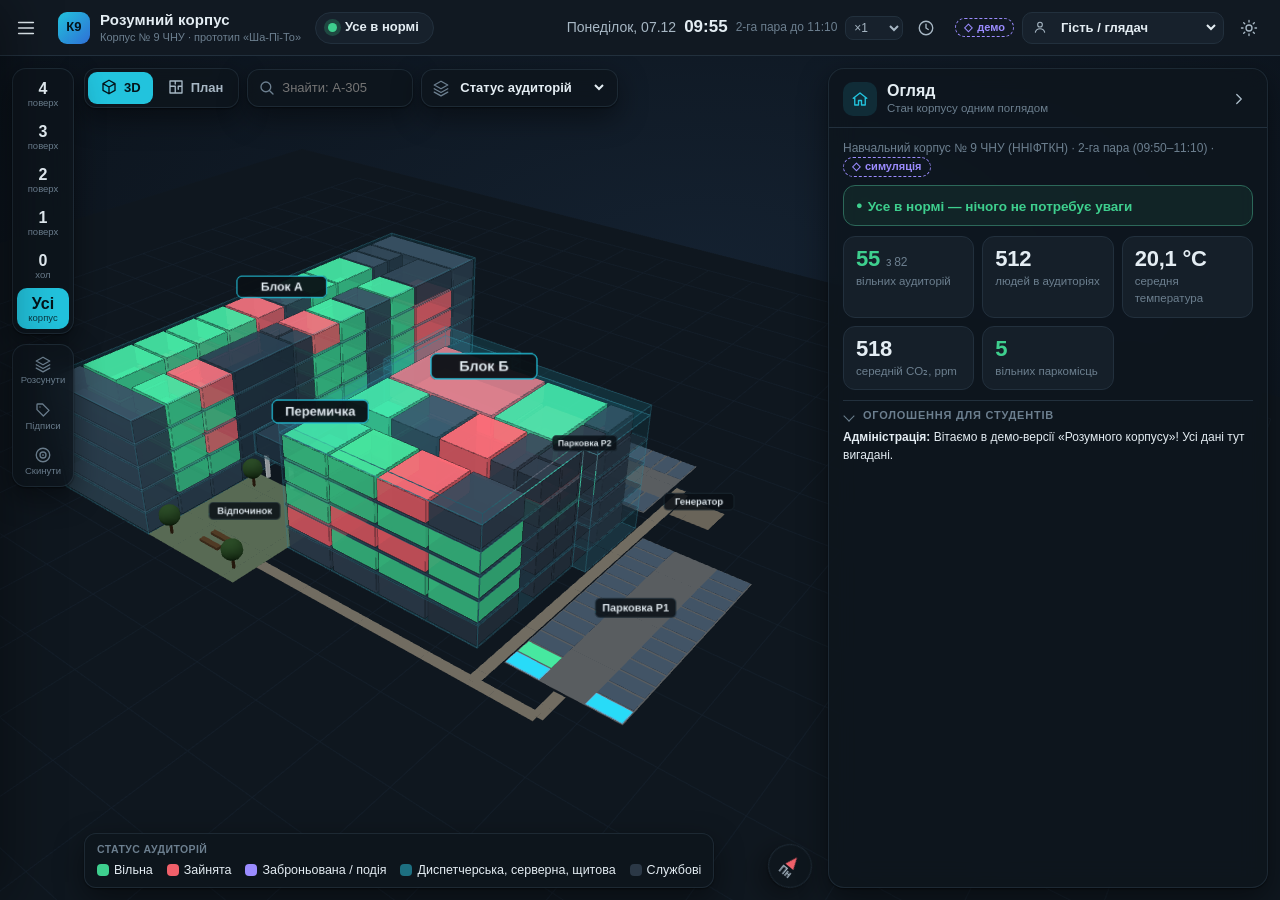
==== commit e1598143: "Редизайн панелі: темна «диспетчерська», карта на весь екран, SVG-іконки - карта на весь екран, меню " ====
--- a/index.html
+++ b/index.html
@@ -1,40 +1,44 @@
 <!doctype html>
-<html lang="uk">
+<html lang="uk" data-theme-default="dark">
 <head>
 <meta charset="utf-8">
 <meta name="viewport" content="width=device-width, initial-scale=1, viewport-fit=cover">
 <title>Розумний корпус · К9 ЧНУ — адміністрування</title>
 <link rel="stylesheet" href="css/base.css">
+<script src="js/ui/icons.js"></script>
 <script src="js/core/theme.js"></script>
 <link rel="stylesheet" href="css/dashboard.css">
+<link rel="stylesheet" href="css/shell.css">
 </head>
 <body>
 <header class="top">
+  <button class="icon-btn menu-btn" id="menuBtn" aria-label="Меню розділів" aria-controls="drawer" aria-expanded="false"></button>
   <div class="brand">
     <div class="logo" aria-hidden="true">К9</div>
-    <div>
-      <div class="title">Розумний корпус <span class="muted">· адміністрування</span></div>
-      <div class="sub">Корпус № 9 ЧНУ · навчальний прототип команди «Ша-Пі-То», не офіційна система</div>
+    <div class="brand-t">
+      <div class="title">Розумний корпус</div>
+      <div class="sub">Корпус № 9 ЧНУ · прототип «Ша-Пі-То»</div>
     </div>
   </div>
+  <button class="sys-pill" id="sysPill" title="Стан корпусу — відкрити огляд"><i></i><span>…</span></button>
   <div class="clock" title="Симульований час — використовується для демонстрації">
     <span id="clockDay"></span> <b id="clockTime">--:--</b>
     <span id="clockPair" class="muted small"></span>
     <select id="clockSpeed" title="Швидкість часу">
       <option value="1">×1</option><option value="10">×10</option><option value="60">×60</option><option value="300">×300</option>
     </select>
-    <button class="btn small" id="clockSet" title="Змінити симульований час">🕒</button>
+    <button class="icon-btn" id="clockSet" title="Змінити симульований час"></button>
   </div>
-  <div class="row top-right">
-    <button class="btn small theme-btn" data-theme-toggle aria-label="Перемкнути тему">☾</button>
+  <div class="top-right">
     <span class="demo-badge" title="Показники згенеровані симулятором, не отримані від реальних систем">демо</span>
-    <select id="role" title="Роль користувача">
+    <label class="role-sel" title="Роль користувача"><span class="role-ico"></span>
+      <select id="role">
         <option value="guest">Гість / глядач</option>
         <option value="responsible">Відповідальна особа</option>
         <option value="admin">Адміністратор</option>
-    </select>
-    <button class="btn small" id="tourBtn" title="Покроковий демо-сценарій для захисту">▶ Тур</button>
-    <a class="btn small" href="student.html" title="Студентський застосунок (повернення — кнопка «← Панель»)">Студентам →</a>
+      </select>
+    </label>
+    <button class="icon-btn theme-btn" data-theme-toggle aria-label="Перемкнути тему"></button>
   </div>
 </header>
 
@@ -54,31 +58,53 @@
   </div>
 </div>
 
+<!-- Меню розділів, що виїжджає зліва -->
+<div class="scrim" id="scrim" hidden></div>
+<nav class="drawer" id="drawer" aria-label="Розділи" aria-hidden="true">
+  <div class="drawer-h">
+    <div class="logo" aria-hidden="true">К9</div>
+    <div class="grow"><b>Розділи</b><div class="small muted">Оберіть, що показати поверх карти</div></div>
+    <button class="icon-btn" id="drawerClose" aria-label="Закрити меню"></button>
+  </div>
+  <div class="drawer-b" id="tabGroups"></div>
+  <div class="drawer-f">
+    <button class="d-link" id="tourBtn" title="Покроковий демо-сценарій для захисту"><span class="d-ico" data-i="play"></span>Демо-тур для захисту</button>
+    <a class="d-link" href="student.html" title="Студентський застосунок"><span class="d-ico" data-i="phone"></span>Застосунок для студентів</a>
+  </div>
+</nav>
+
 <main class="layout">
   <section class="viewer" id="viewer" aria-label="3D-карта корпусу">
     <div class="v-toolbar">
-      <input type="text" id="mapSearch" class="map-search" placeholder="🔍 Знайти: А-305" autocomplete="off" title="Знайти приміщення на карті (Enter)">
-      <select id="colorMode" title="Що показувати кольором"></select>
-      <button class="btn small" id="devBtn" title="Показати розумні пристрої на плані">📡 Пристрої</button>
+      <div class="seg view-seg" role="group" aria-label="Вигляд карти">
+        <button id="view3d" class="on" title="Об'ємний вигляд корпусу"><span data-i="cube"></span>3D</button>
+        <button id="planBtn" title="План поверху — вигляд згори"><span data-i="plan"></span>План</button>
+      </div>
+      <label class="map-search-w"><span data-i="search"></span><input type="text" id="mapSearch" class="map-search" placeholder="Знайти: А-305" autocomplete="off" title="Знайти приміщення на карті (Enter)"></label>
+      <label class="cm-w" title="Що показувати кольором"><span data-i="layers"></span><select id="colorMode"></select></label>
+      <button class="tb-btn" id="devBtn" title="Показати розумні пристрої на плані"><span data-i="radar"></span>Пристрої</button>
     </div>
-    <!-- Ліва панель: «ліфт» поверхів + режими перегляду -->
+    <!-- Ліва панель: поверхи + режими перегляду -->
     <div class="v-side">
       <div class="v-floors" id="floors" role="group" aria-label="Поверх"></div>
       <div class="v-views">
-        <button class="vbtn" id="planBtn" title="План поверху — вигляд згори">▦<span>План</span></button>
-        <button class="vbtn" id="explBtn" title="Розвести поверхи по висоті">☰<span>Розсунути</span></button>
-        <button class="vbtn" id="lblBtn" title="Підписи всіх приміщень">Aa<span>Підписи</span></button>
-        <button class="vbtn" id="homeBtn" title="Типовий вигляд">⌂<span>Огляд</span></button>
+        <button class="vbtn" id="explBtn" title="Розвести поверхи по висоті"><span data-i="layers"></span><em>Розсунути</em></button>
+        <button class="vbtn" id="lblBtn" title="Підписи всіх приміщень"><span data-i="tag"></span><em>Підписи</em></button>
+        <button class="vbtn" id="homeBtn" title="Типовий вигляд"><span data-i="target"></span><em>Скинути</em></button>
       </div>
     </div>
     <div class="v-devpop card" id="devPop" hidden></div>
-    <div class="v-legend card" id="legend"></div>
+    <div class="v-legend" id="legend"></div>
     <div class="v-room card" id="roomCard" hidden></div>
-    <div class="v-hint small muted">Клік — картка · подвійний клік — модель кімнати / наблизити пристрій</div>
+    <div class="v-hint small muted">Клік — картка · подвійний клік — модель кімнати</div>
   </section>
 
-  <aside class="panel">
-    <nav class="groups" id="tabGroups" aria-label="Розділи"></nav>
+  <aside class="panel" id="sidePanel" aria-label="Розділ">
+    <div class="panel-h">
+      <span class="ph-ico" id="phIco"></span>
+      <div class="grow"><div class="ph-t" id="phTitle">Огляд</div><div class="ph-s" id="phSub"></div></div>
+      <button class="icon-btn" id="panelMin" title="Згорнути панель"></button>
+    </div>
     <nav class="tabs" id="tabs" role="tablist">
       <button data-tab="overview" class="on">Огляд</button>
       <button data-tab="control">Диспетчерська</button>
@@ -97,6 +123,7 @@
     </nav>
     <div class="panel-body" id="panel"></div>
   </aside>
+  <button class="panel-open" id="panelOpen" hidden title="Показати панель"><span id="poIco"></span><span id="poTxt">Огляд</span></button>
 </main>
 
 <div class="tour card" id="tour" hidden>
--- a/css/base.css
+++ b/css/base.css
@@ -1,42 +1,34 @@
 /* Розумний корпус К9 — спільні стилі (панель і студентський додаток). */
+/* Палітра. Акцент — бірюзово-блакитний; кольори статусів (зелений / червоний / фіолетовий / бурштиновий)
+   навмисно не збігаються з акцентом, щоб «кнопка» ніколи не читалася як «стан». */
 :root {
-  --bg: #eef2f4; --panel: #ffffff; --panel-2: #f6f8f9; --fg: #1b2830; --fg-2: #4b5b66; --muted: #7a8a94;
-  --line: #d5dde2; --accent: #1f6fb2; --accent-fg: #ffffff; --accent-soft: #e3effa;
-  --free: #2e9e5b; --busy: #d64545; --booked: #3b7dd8; --na: #b9c2c8;
-  --good: #2e9e5b; --warn: #d99a1e; --bad: #d64545; --info: #3b7dd8;
-  --s1: #1f6fb2; --s2: #8a97a1;
-  --demo: #8a4fd0;
-  --radius: 10px; --shadow: 0 1px 2px rgba(20, 40, 50, .06), 0 4px 14px rgba(20, 40, 50, .06);
-  --viewer-bg: linear-gradient(180deg, #e6eef3 0%, #f3f6f8 60%, #eef2ef 100%);
+  --bg: #eef3f6; --panel: #ffffff; --panel-2: #f4f7f9; --fg: #14212b; --fg-2: #46586a; --muted: #7a8b99;
+  --line: #d9e2e8; --accent: #0e8aa6; --accent-fg: #ffffff; --accent-soft: #e0f4f8;
+  --free: #16a06a; --busy: #dc3d47; --booked: #7357e0; --na: #b4c0c9;
+  --good: #16a06a; --warn: #c98a12; --bad: #dc3d47; --info: #0e8aa6;
+  --s1: #0e8aa6; --s2: #8a97a1;
+  --demo: #7357e0;
+  --radius: 12px; --shadow: 0 1px 2px rgba(20, 40, 50, .06), 0 6px 20px rgba(20, 40, 50, .08);
+  --glass: rgba(255, 255, 255, .86); --glass-line: rgba(20, 40, 60, .10);
+  --viewer-bg: radial-gradient(120% 90% at 60% 30%, #f7fafc 0%, #e8eef2 70%, #dfe7ec 100%);
   color-scheme: light;
 }
-@media (prefers-color-scheme: dark) {
-  :root:not([data-theme="light"]) {
-  --bg: #050607; --panel: #0e1113; --panel-2: #161a1d; --fg: #e6ebee; --fg-2: #b4bec5; --muted: #7c878e;
-  --line: #252b30; --accent: #4d9be0; --accent-fg: #050607; --accent-soft: #10243a;
-  --free: #4cb877; --busy: #e46a6a; --booked: #5b93e0; --na: #4a5359;
-  --good: #4cb877; --warn: #e2ad3d; --bad: #e46a6a; --info: #5b93e0;
-  --s1: #4d9be0; --s2: #6f7b84; --demo: #b48be8;
-  --shadow: 0 1px 2px rgba(0, 0, 0, .6), 0 4px 16px rgba(0, 0, 0, .5);
-  --viewer-bg: linear-gradient(180deg, #0b0f12 0%, #07090b 60%, #050607 100%);
-  color-scheme: dark;
-  }
-}
 :root[data-theme="dark"] {
-  /* Чорна тема: майже чорне тло, панелі на півтону світліші, приглушені акценти */
-  --bg: #050607; --panel: #0e1113; --panel-2: #161a1d; --fg: #e6ebee; --fg-2: #b4bec5; --muted: #7c878e;
-  --line: #252b30; --accent: #4d9be0; --accent-fg: #050607; --accent-soft: #10243a;
-  --free: #4cb877; --busy: #e46a6a; --booked: #5b93e0; --na: #4a5359;
-  --good: #4cb877; --warn: #e2ad3d; --bad: #e46a6a; --info: #5b93e0;
-  --s1: #4d9be0; --s2: #6f7b84; --demo: #b48be8;
-  --shadow: 0 1px 2px rgba(0, 0, 0, .6), 0 4px 16px rgba(0, 0, 0, .5);
-  --viewer-bg: linear-gradient(180deg, #0b0f12 0%, #07090b 60%, #050607 100%);
+  /* Темна тема «диспетчерська»: глибокий синьо-сірий фон, скляні панелі, яскраві лише статуси */
+  --bg: #0a0f14; --panel: #111922; --panel-2: #17212c; --fg: #e4edf3; --fg-2: #a7b7c4; --muted: #6c7f8f;
+  --line: #22303d; --accent: #22c3dd; --accent-fg: #04141a; --accent-soft: rgba(34, 195, 221, .13);
+  --free: #3ecf8e; --busy: #f0606a; --booked: #9b8cff; --na: #455463;
+  --good: #3ecf8e; --warn: #f2b84b; --bad: #f0606a; --info: #22c3dd;
+  --s1: #22c3dd; --s2: #6c7f8f; --demo: #9b8cff;
+  --shadow: 0 1px 2px rgba(0, 0, 0, .5), 0 10px 30px rgba(0, 0, 0, .45);
+  --glass: rgba(14, 21, 29, .82); --glass-line: rgba(140, 190, 220, .12);
+  --viewer-bg: radial-gradient(120% 90% at 55% 25%, #142130 0%, #0b121a 60%, #070b10 100%);
   color-scheme: dark;
 }
 
 * { box-sizing: border-box; }
 html, body { margin: 0; height: 100%; }
-body { background: var(--bg); color: var(--fg); font: 14px/1.45 "Segoe UI", Roboto, Arial, sans-serif; }
+body { background: var(--bg); color: var(--fg); font: 14px/1.45 "Segoe UI Variable Text", "Segoe UI", Inter, Roboto, Arial, sans-serif; }
 [hidden] { display: none !important; }
 h1, h2, h3 { margin: 0; line-height: 1.25; }
 h2 { font-size: 17px; } h3 { font-size: 14px; margin: 14px 0 8px; color: var(--fg-2); text-transform: uppercase; letter-spacing: .04em; font-size: 12px; }
@@ -125,3 +117,12 @@
 .legend-map .k i { width: 12px; height: 12px; border-radius: 3px; display: inline-block; }
 .gradient { height: 8px; border-radius: 4px; width: 140px; }
 .lvl.off { color: var(--muted); } .lvl.off::before { background: var(--muted); }
+
+/* SVG-іконки (js/ui/icons.js) */
+.ico { width: 18px; height: 18px; flex: none; fill: none; stroke: currentColor; stroke-width: 1.8; stroke-linecap: round; stroke-linejoin: round; vertical-align: -4px; }
+.ico.sm { width: 14px; height: 14px; vertical-align: -2px; }
+.ico.lg { width: 22px; height: 22px; }
+.btn .ico { margin-right: 2px; }
+.icon-btn { display: inline-grid; place-items: center; width: 36px; height: 36px; border-radius: 10px; border: 1px solid transparent; background: none; color: var(--fg-2); padding: 0; }
+.icon-btn:hover { background: var(--panel-2); color: var(--fg); }
+.icon-btn.on { color: var(--accent); background: var(--accent-soft); }
--- a/css/shell.css
+++ b/css/shell.css
@@ -0,0 +1,273 @@
+/* ==========================================================================
+   Оболонка панелі «Розумний корпус» (редизайн):
+   карта на весь екран · меню розділів виїжджає зліва · розділ — плаваюча панель справа.
+   Підключається ПІСЛЯ dashboard.css і перекриває лише компонування оболонки.
+   ========================================================================== */
+
+body { background: var(--bg); }
+:root { --top-h: 56px; --panel-w: 440px; --gap: 12px; }
+
+/* ---------- Шапка ---------- */
+.top { height: var(--top-h); flex: none; flex-wrap: nowrap; gap: 14px; padding: 0 14px 0 8px;
+  background: var(--panel); border-bottom: 1px solid var(--line); position: relative; z-index: 30; }
+.top .brand { gap: 10px; min-width: 0; }
+.logo { width: 32px; height: 32px; border-radius: 9px; font-size: 13px; letter-spacing: .02em;
+  background: linear-gradient(135deg, var(--accent), color-mix(in srgb, var(--accent) 55%, #3b5bdb)); color: var(--accent-fg); }
+:root[data-theme="dark"] .logo { background: linear-gradient(135deg, #22c3dd, #2f6fd6); color: #04141a; }
+.top .title { font-size: 15px; font-weight: 700; letter-spacing: .01em; }
+.top .sub { font-size: 11px; color: var(--muted); white-space: nowrap; }
+.menu-btn { color: var(--fg); }
+
+/* Пігулка стану: одним поглядом — чи все добре */
+.sys-pill { display: inline-flex; align-items: center; gap: 8px; height: 32px; padding: 0 14px 0 12px; border-radius: 999px;
+  border: 1px solid var(--line); background: var(--panel-2); color: var(--fg); font-weight: 600; font-size: 13px; white-space: nowrap; }
+.sys-pill i { width: 9px; height: 9px; border-radius: 50%; background: var(--good); box-shadow: 0 0 0 4px color-mix(in srgb, var(--good) 22%, transparent); }
+.sys-pill.warn i { background: var(--warn); box-shadow: 0 0 0 4px color-mix(in srgb, var(--warn) 22%, transparent); }
+.sys-pill.bad { border-color: color-mix(in srgb, var(--bad) 50%, var(--line)); }
+.sys-pill.bad i { background: var(--bad); box-shadow: 0 0 0 4px color-mix(in srgb, var(--bad) 25%, transparent); animation: pillPulse 1.2s ease-in-out infinite alternate; }
+.sys-pill:hover { border-color: var(--accent); }
+@keyframes pillPulse { from { opacity: 1; } to { opacity: .45; } }
+
+.clock { margin-left: auto; gap: 8px; color: var(--fg-2); }
+.clock b { font-size: 17px; color: var(--fg); font-weight: 700; }
+#clockSpeed { padding: 3px 4px; font-size: 12px; border-radius: 8px; background: var(--panel-2); }
+.clock .icon-btn { width: 30px; height: 30px; }
+.top-right { display: flex; align-items: center; gap: 8px; }
+.role-sel { display: inline-flex; align-items: center; gap: 6px; height: 32px; padding: 0 4px 0 10px; border: 1px solid var(--line);
+  border-radius: 10px; background: var(--panel-2); color: var(--fg-2); }
+.role-sel select, #role { border: none; background: transparent; padding: 0 4px; font-size: 13px; font-weight: 600; color: var(--fg); }
+.role-sel select option { background: var(--panel); color: var(--fg); }
+.theme-btn { width: 34px; height: 34px; font-size: inherit; }
+.clock-pop { top: calc(var(--top-h) + 6px); right: 200px; }
+
+/* ---------- Меню розділів (виїжджає зліва) ---------- */
+.scrim { position: fixed; inset: 0; z-index: 70; background: rgba(4, 8, 12, .45); backdrop-filter: blur(2px); }
+.drawer { position: fixed; top: 0; bottom: 0; left: 0; width: 300px; max-width: 86vw; z-index: 80; display: flex; flex-direction: column;
+  background: var(--panel); border-right: 1px solid var(--line); box-shadow: 20px 0 50px rgba(0, 0, 0, .35);
+  transform: translateX(-104%); transition: transform .22s ease; }
+body.drawer-open .drawer { transform: none; }
+.drawer-h { display: flex; align-items: center; gap: 10px; padding: 12px 10px 12px 14px; border-bottom: 1px solid var(--line); }
+.drawer-b { flex: 1; overflow-y: auto; padding: 8px; }
+.drawer-f { border-top: 1px solid var(--line); padding: 8px; display: flex; flex-direction: column; gap: 2px; }
+.d-grp { margin: 4px 0 8px; }
+.d-grp-t { display: flex; align-items: center; gap: 10px; padding: 8px 10px 4px; font-size: 11px; font-weight: 700; letter-spacing: .06em;
+  text-transform: uppercase; color: var(--muted); }
+.d-item, .d-link { display: flex; align-items: center; gap: 12px; width: 100%; padding: 9px 12px; border: none; border-radius: 10px;
+  background: none; color: var(--fg-2); font-size: 14px; font-weight: 600; text-align: left; text-decoration: none; position: relative; }
+.d-item:hover, .d-link:hover { background: var(--panel-2); color: var(--fg); }
+.d-item.on { background: var(--accent-soft); color: var(--accent); }
+.d-item.on::before { content: ""; position: absolute; left: -8px; top: 8px; bottom: 8px; width: 3px; border-radius: 0 3px 3px 0; background: var(--accent); }
+.d-item .d-ico, .d-link .d-ico { display: inline-grid; place-items: center; width: 22px; color: inherit; }
+.d-item .d-sub { margin-left: auto; font-size: 11px; color: var(--muted); font-weight: 500; }
+.d-item .cnt { margin-left: auto; background: var(--bad); color: #fff; border-radius: 999px; padding: 0 7px; font-size: 11px; font-weight: 700; }
+.drawer-b .d-grp + .d-grp { border-top: 1px solid var(--line); padding-top: 4px; }
+
+/* ---------- Основа: карта на весь екран ---------- */
+.layout { position: relative; flex: 1; display: block; min-height: 0; }
+.layout > .viewer { position: absolute; inset: 0; min-height: 0; }
+
+/* Плаваюча панель розділу */
+.panel { position: absolute; top: var(--gap); right: var(--gap); bottom: var(--gap); width: var(--panel-w); z-index: 20;
+  background: var(--glass); backdrop-filter: blur(14px) saturate(1.2); -webkit-backdrop-filter: blur(14px) saturate(1.2);
+  border: 1px solid var(--glass-line); border-radius: 16px; box-shadow: var(--shadow); overflow: hidden; }
+body.panel-closed .panel { display: none; }
+.panel-h { display: flex; align-items: center; gap: 10px; padding: 12px 10px 10px 14px; border-bottom: 1px solid var(--line); }
+.ph-ico { display: inline-grid; place-items: center; width: 34px; height: 34px; border-radius: 10px; background: var(--accent-soft); color: var(--accent); }
+.ph-t { font-weight: 700; font-size: 16px; line-height: 1.2; }
+.ph-s { font-size: 11.5px; color: var(--muted); }
+.panel .tabs { display: flex; flex-wrap: nowrap; gap: 4px; padding: 8px 12px; border-bottom: 1px solid var(--line); overflow-x: auto; scrollbar-width: none; }
+.panel .tabs::-webkit-scrollbar { display: none; }
+.panel .tabs button { flex: none; border: 1px solid var(--line); border-radius: 999px; padding: 5px 12px; font-size: 12.5px; color: var(--fg-2); background: var(--panel-2); }
+.panel .tabs button:hover { color: var(--fg); }
+.panel .tabs button.on { color: var(--accent-fg); background: var(--accent); border-color: var(--accent); }
+.panel .tabs button.on .cnt { background: var(--accent-fg); color: var(--accent); }
+.panel .panel-body { padding: 12px 14px 36px; }
+.panel .panel-body > h2:first-child { display: none; }   /* заголовок розділу вже в шапці панелі */
+.panel .panel-body > h2:first-child + .muted { margin-top: 0; }
+.panel-open { position: absolute; right: var(--gap); top: var(--gap); z-index: 20; display: inline-flex; align-items: center; gap: 8px;
+  padding: 8px 14px 8px 10px; border-radius: 12px; border: 1px solid var(--glass-line); background: var(--glass); color: var(--fg);
+  backdrop-filter: blur(12px); box-shadow: var(--shadow); font-weight: 600; }
+.panel-open:hover { border-color: var(--accent); }
+.panel-open .ico { color: var(--accent); }
+
+/* ---------- Інструменти карти ---------- */
+.v-toolbar { top: var(--gap); left: 84px; right: calc(var(--panel-w) + var(--gap) * 2); gap: 8px; flex-wrap: wrap; }
+body.panel-closed .v-toolbar { right: 180px; }
+.seg { display: inline-flex; padding: 3px; gap: 2px; border-radius: 12px; background: var(--glass); border: 1px solid var(--glass-line);
+  backdrop-filter: blur(12px); box-shadow: var(--shadow); }
+.seg button { display: inline-flex; align-items: center; gap: 6px; border: none; background: none; color: var(--fg-2); font-weight: 700; font-size: 13px;
+  padding: 6px 12px; border-radius: 9px; }
+.seg button:hover { color: var(--fg); }
+.seg button.on { background: var(--accent); color: var(--accent-fg); }
+.map-search-w, .cm-w, .tb-btn { display: inline-flex; align-items: center; gap: 6px; height: 38px; padding: 0 10px; border-radius: 12px;
+  background: var(--glass); border: 1px solid var(--glass-line); backdrop-filter: blur(12px); box-shadow: var(--shadow); color: var(--muted); }
+.map-search-w:focus-within, .cm-w:focus-within { border-color: var(--accent); }
+.map-search-w input, .cm-w select { border: none; background: transparent; padding: 0; color: var(--fg); font-size: 13px; outline: none; }
+.map-search-w input { width: 120px; }
+.cm-w select { font-weight: 600; max-width: 190px; }
+.cm-w select option { background: var(--panel); color: var(--fg); }
+.tb-btn { color: var(--fg-2); font-weight: 600; font-size: 13px; }
+.tb-btn:hover { color: var(--fg); border-color: var(--accent); }
+.tb-btn.on, #devBtn.on { color: var(--accent); border-color: var(--accent); background: var(--accent-soft); }
+
+/* Поверхи — вертикальний «ліфт» */
+.v-side { top: var(--gap); left: var(--gap); gap: 10px; }
+.v-floors { background: var(--glass); border: 1px solid var(--glass-line); border-radius: 14px; backdrop-filter: blur(12px); padding: 4px; gap: 2px; }
+.v-floors button { width: 52px; border: none; border-radius: 10px; padding: 7px 0 6px; font-size: 16px; color: var(--fg); }
+.v-floors button:hover { background: var(--panel-2); }
+.v-floors button small { font-size: 9.5px; color: var(--muted); }
+.v-floors button.on { background: var(--accent); color: var(--accent-fg); }
+.v-views { gap: 4px; padding: 4px; border-radius: 14px; background: var(--glass); border: 1px solid var(--glass-line); backdrop-filter: blur(12px); box-shadow: var(--shadow); }
+.vbtn { width: 52px; border: none; border-radius: 10px; background: none; box-shadow: none; padding: 6px 0 5px; color: var(--fg-2); display: flex; flex-direction: column; align-items: center; gap: 2px; }
+.vbtn em { font-style: normal; font-size: 9.5px; color: var(--muted); }
+.vbtn:hover { background: var(--panel-2); color: var(--fg); }
+.vbtn.on { background: var(--accent-soft); color: var(--accent); }
+.vbtn.on em { color: var(--accent); }
+
+/* Легенда — компактний рядок унизу */
+.v-legend { left: 84px; bottom: var(--gap); padding: 8px 12px; border-radius: 12px; background: var(--glass); border: 1px solid var(--glass-line);
+  backdrop-filter: blur(12px); box-shadow: var(--shadow); max-width: calc(100% - var(--panel-w) - 120px); }
+body.panel-closed .v-legend { max-width: calc(100% - 180px); }
+.v-legend .lg-title { font-size: 10.5px; color: var(--muted); }
+.v-legend .legend-map { display: flex; flex-wrap: wrap; gap: 4px 14px; font-size: 12.5px; }
+.v-legend .k i { border-radius: 4px; }
+.v-hint { display: none; }   /* підказка «клік / подвійний клік» — у спливній підказці над приміщенням */
+.v-compass { right: calc(var(--panel-w) + var(--gap) * 2 + 4px); bottom: var(--gap); background: var(--glass); border-color: var(--glass-line); }
+body.panel-closed .v-compass { right: var(--gap); }
+.v-devpop { left: 84px; top: 60px; background: var(--glass); backdrop-filter: blur(14px); }
+
+/* Картка приміщення / пристрою — ліворуч від панелі */
+.v-room { right: calc(var(--panel-w) + var(--gap) * 2); top: 60px; background: var(--glass); border-color: var(--glass-line);
+  backdrop-filter: blur(14px); border-radius: 14px; }
+body.panel-closed .v-room { right: var(--gap); }
+.v-room .rc-h { background: transparent; }
+
+/* Підказка 3D */
+.viewer-tip { background: var(--glass) !important; border: 1px solid var(--glass-line) !important; backdrop-filter: blur(10px); color: var(--fg) !important; }
+
+/* ---------- Спільні компоненти в темній темі ---------- */
+:root[data-theme="dark"] .card { background: var(--panel); border-color: var(--line); }
+.panel .card, .panel .kpi, .panel .att { background: color-mix(in srgb, var(--panel-2) 85%, transparent); border-color: var(--line); box-shadow: none; }
+.panel .kpi { border-radius: 12px; }
+.panel .kpi .v { letter-spacing: -.01em; }
+details.sec > summary h3 { font-size: 11px; letter-spacing: .07em; color: var(--muted); }
+details.sec > summary::before { content: ""; width: 7px; height: 7px; border-right: 1.8px solid var(--muted); border-bottom: 1.8px solid var(--muted);
+  transform: rotate(-45deg); margin: 0 4px 0 2px; transition: transform .15s; }
+details.sec[open] > summary::before { transform: rotate(45deg); }
+.btn { border-radius: 9px; }
+.btn.primary { font-weight: 700; }
+
+/* ---------- Планшет ---------- */
+@media (max-width: 1200px) { :root { --panel-w: 380px; } .clock #clockPair { display: none; } .top .brand-t { display: none; } }
+/* dashboard.css для ≤ 1000 px робив сторінку, що прокручується; оболонка завжди займає рівно екран */
+@media (max-width: 1000px) {
+  body { height: 100%; overflow: hidden; }
+  .layout > .viewer { height: auto; }
+  .panel { border-top: 1px solid var(--glass-line); }
+}
+
+/* ---------- Телефон: панель — нижня шторка ---------- */
+@media (max-width: 900px) {
+  :root { --top-h: 52px; --gap: 8px; }
+  body { height: 100%; overflow: hidden; }
+  .top { gap: 8px; padding: 0 8px 0 4px; }
+  .top .brand, .demo-badge, #clockDay, #clockPair, #clockSpeed, .clock .icon-btn, .role-sel .role-ico { display: none !important; }
+  .sys-pill { padding: 0 10px; font-size: 12px; } .sys-pill span { max-width: 92px; overflow: hidden; text-overflow: ellipsis; }
+  .clock { order: 0; width: auto; margin-left: auto; }
+  .role-sel { padding: 0 2px 0 4px; } #role { max-width: 96px; font-size: 12px; }
+  .top-right { gap: 4px; } .theme-btn { width: 30px; height: 30px; }
+  .layout { display: block; }
+  .layout > .viewer { position: absolute; inset: 0; height: auto !important; min-height: 0; }
+  .panel { left: 0; right: 0; bottom: 0; top: auto; width: auto; height: 52vh; border-radius: 18px 18px 0 0; border-bottom: none; }
+  .panel-h { padding-top: 16px; position: relative; }
+  .panel-h::before { content: ""; position: absolute; top: 6px; left: 50%; width: 38px; height: 4px; margin-left: -19px; border-radius: 2px; background: var(--line); }
+  .panel-open { top: auto; bottom: var(--gap); right: var(--gap); }
+  .v-toolbar { top: var(--gap); left: var(--gap); right: var(--gap); flex-wrap: nowrap; overflow-x: auto; scrollbar-width: none; }
+  .v-toolbar::-webkit-scrollbar { display: none; }
+  .map-search-w input { width: 90px; } .cm-w select { max-width: 120px; }
+  .v-side { top: 56px; left: var(--gap); right: auto; flex-direction: column; overflow: visible; }
+  .v-floors { flex-direction: column; } .v-floors button { width: 44px; border-right: none; font-size: 14px; padding: 5px 0; }
+  .v-views { display: none; }
+  .v-legend { left: 60px; right: var(--gap); bottom: calc(52vh + var(--gap)); max-width: none; max-height: 64px; overflow-y: auto; }
+  body.panel-closed .v-legend { bottom: 60px; max-width: none; }
+  .v-compass, .v-hint { display: none; }
+  .v-room, .v-room.dragging { z-index: 45; }
+  .panel .kpis { grid-template-columns: repeat(2, minmax(0, 1fr)); }
+  #panelMin .ico { transform: rotate(90deg); }
+}
+
+/* ==========================================================================
+   Вміст розділів і картки — під скляну темну оболонку
+   ========================================================================== */
+.panel-body { font-size: 13.5px; }
+.panel-body h2 { font-size: 16px; }
+.panel .kpis { grid-template-columns: repeat(3, minmax(0, 1fr)); gap: 8px; }
+.panel .kpi { padding: 10px 12px; }
+.panel .kpi .v { font-size: 22px; font-weight: 700; }
+.panel .kpi .l { font-size: 11.5px; color: var(--muted); margin-top: 2px; }
+a.kpi-link:hover { border-color: var(--accent) !important; background: var(--accent-soft) !important; }
+.att { border-radius: 12px; }
+.att.ok { border-color: color-mix(in srgb, var(--good) 35%, var(--line)); background: color-mix(in srgb, var(--good) 8%, transparent) !important; }
+.att-row { padding: 10px 12px; }
+.note { border-radius: 10px; background: var(--panel-2); border-left-width: 3px; }
+.locked { border-radius: 10px; display: flex; align-items: center; gap: 6px; }
+.chain span, .dc-route span, .focus-card .route span { display: inline-flex; align-items: center; gap: 5px; }
+.chain span .ico, .dc-route span .ico { width: 13px; height: 13px; }
+
+/* Таблиці */
+table.t { width: 100%; border-collapse: separate; border-spacing: 0; font-size: 12.5px; }
+table.t th { position: sticky; top: 0; background: var(--panel-2); color: var(--muted); font-weight: 700; font-size: 11px; text-transform: uppercase; letter-spacing: .04em; text-align: left; padding: 7px 8px; border-bottom: 1px solid var(--line); }
+table.t td { padding: 7px 8px; border-bottom: 1px solid var(--line); vertical-align: top; }
+table.t tr.click:hover td, table.t tr[data-room]:hover td { background: var(--accent-soft); cursor: pointer; }
+table.t .ico.dev-ico { width: 16px; height: 16px; color: var(--fg-2); }
+
+/* Кнопки й поля всередині панелей */
+.panel select, .panel input[type=text], .panel input[type=number], .panel input[type=time], .panel input[type=date], .panel textarea,
+.v-room select { background: var(--panel-2); border-color: var(--line); border-radius: 9px; padding: 6px 9px; }
+.panel .btn, .v-room .btn { background: var(--panel-2); display: inline-flex; align-items: center; gap: 5px; }
+.panel .btn:hover, .v-room .btn:hover { border-color: var(--accent); color: var(--fg); }
+.panel .btn.primary, .v-room .btn.primary { background: var(--accent); color: var(--accent-fg); }
+.panel .btn.on, .v-room .btn.on { background: var(--accent-soft); color: var(--accent); border-color: var(--accent); }
+.panel .btn.danger, .v-room .btn.danger { color: var(--bad); border-color: color-mix(in srgb, var(--bad) 55%, var(--line)); }
+.panel .btn.danger.on { background: color-mix(in srgb, var(--bad) 16%, transparent); }
+
+/* Диспетчерська: рядки пристроїв */
+.ctl-list { border-radius: 12px; }
+.ctl-item { padding: 8px 10px; gap: 10px; }
+.ctl-item .dev-ico { color: var(--fg-2); margin-right: 4px; }
+.pwr { border-width: 1.8px; }
+
+/* Значки пристроїв у тексті */
+.ico.dev-ico { width: 15px; height: 15px; vertical-align: -3px; }
+
+/* ---------- Картка приміщення / пристрою ---------- */
+.v-room { width: 320px; }
+.v-room .rc-h { padding: 12px 8px 10px 14px; border-bottom: 1px solid var(--line); position: relative; align-items: flex-start; }
+.v-room .rc-h::after { content: ""; position: absolute; left: 0; top: 0; right: 0; height: 3px; background: var(--accent); opacity: .9; }
+.v-room[data-st="free"] .rc-h::after { background: var(--free); }
+.v-room[data-st="busy"] .rc-h::after { background: var(--busy); }
+.v-room[data-st="booked"] .rc-h::after { background: var(--booked); }
+.v-room .rc-h h2 { font-size: 20px; letter-spacing: -.01em; display: flex; align-items: center; gap: 6px; }
+.v-room .rc-h h2 .dev-ico { width: 20px; height: 20px; color: var(--accent); }
+.v-room .rc-x { width: 30px; height: 30px; margin-left: 4px; }
+.v-room .rc-b { padding: 10px 14px 14px; }
+.v-room .dc-acts { gap: 6px; margin: 2px 0 8px; }
+.v-room .metrics { grid-template-columns: repeat(3, 1fr); gap: 6px; margin: 10px 0 6px; }
+.metric { position: relative; border-radius: 10px; background: var(--panel-2); }
+.v-room .metric { padding: 8px 8px 6px; }
+.metric .m-ico { position: absolute; top: 7px; right: 7px; color: var(--muted); line-height: 0; }
+.v-room .metric .v { font-size: 16px; }
+.v-room .metric .l { font-size: 10.5px; color: var(--muted); }
+.v-room details { border-top-color: var(--line); }
+.v-room details > summary::before { content: ""; width: 6px; height: 6px; border-right: 1.8px solid var(--muted); border-bottom: 1.8px solid var(--muted); transform: rotate(-45deg); }
+.v-room details[open] > summary::before { transform: rotate(45deg); }
+.v-room .devrow { padding: 4px 0; gap: 8px; }
+.v-room .devrow a { color: var(--fg); text-decoration: none; display: inline-flex; align-items: center; gap: 6px; }
+.v-room .devrow a:hover { color: var(--accent); }
+.dc-state { border-radius: 10px; }
+.st::before { border-radius: 50%; width: 9px; height: 9px; }
+
+/* Тости */
+.toast, #toasts > * { border-radius: 12px !important; }
+#toasts { right: auto; left: 50%; transform: translateX(-50%); top: calc(var(--top-h) + 60px); bottom: auto; align-items: stretch; width: max-content; max-width: min(460px, 90vw); }
+.toast { background: var(--glass); backdrop-filter: blur(12px); box-shadow: var(--shadow); }
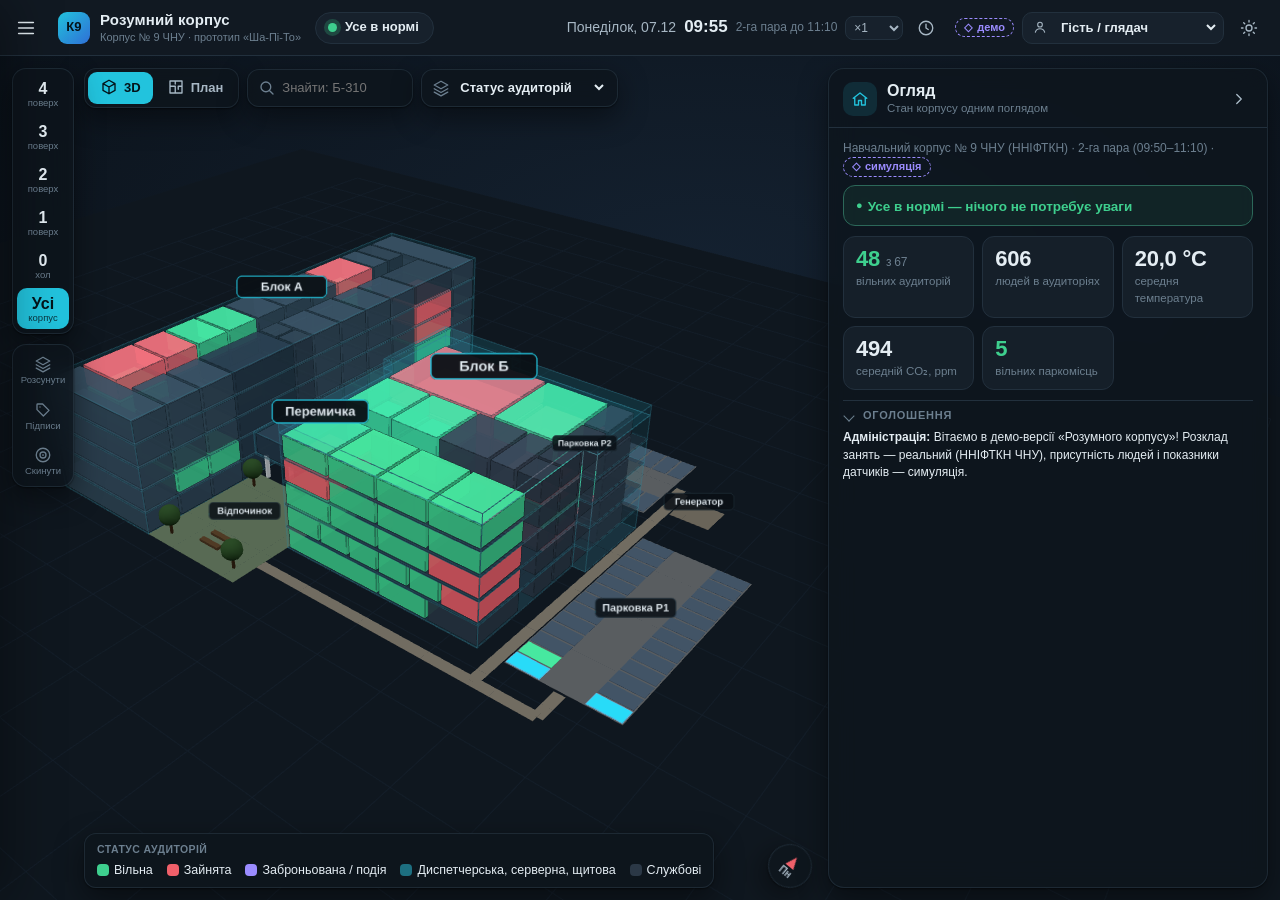
==== commit 73a52f30: "Реальний розклад ННІФТКН і симуляція зайнятості аудиторій - Знімок розкладу корпусу 9 з сайту інстит" ====
--- a/index.html
+++ b/index.html
@@ -69,7 +69,6 @@
   <div class="drawer-b" id="tabGroups"></div>
   <div class="drawer-f">
     <button class="d-link" id="tourBtn" title="Покроковий демо-сценарій для захисту"><span class="d-ico" data-i="play"></span>Демо-тур для захисту</button>
-    <a class="d-link" href="student.html" title="Студентський застосунок"><span class="d-ico" data-i="phone"></span>Застосунок для студентів</a>
   </div>
 </nav>
 
@@ -80,7 +79,7 @@
         <button id="view3d" class="on" title="Об'ємний вигляд корпусу"><span data-i="cube"></span>3D</button>
         <button id="planBtn" title="План поверху — вигляд згори"><span data-i="plan"></span>План</button>
       </div>
-      <label class="map-search-w"><span data-i="search"></span><input type="text" id="mapSearch" class="map-search" placeholder="Знайти: А-305" autocomplete="off" title="Знайти приміщення на карті (Enter)"></label>
+      <label class="map-search-w"><span data-i="search"></span><input type="text" id="mapSearch" class="map-search" placeholder="Знайти: Б-310" autocomplete="off" title="Знайти приміщення на карті (Enter)"></label>
       <label class="cm-w" title="Що показувати кольором"><span data-i="layers"></span><select id="colorMode"></select></label>
       <button class="tb-btn" id="devBtn" title="Показати розумні пристрої на плані"><span data-i="radar"></span>Пристрої</button>
     </div>
@@ -114,6 +113,7 @@
       <button data-tab="comfort">Клімат</button>
       <button data-tab="security">Сповіщення <span class="cnt" id="secCnt" hidden></span></button>
       <button data-tab="access">Доступ</button>
+      <button data-tab="logs">Журнали</button>
       <button data-tab="energy">Споживання</button>
       <button data-tab="power">Резервне живлення</button>
       <button data-tab="equipment">Пристрої</button>
@@ -137,8 +137,9 @@
 <script src="vendor/three/GLTFLoader.js"></script>
 <script src="js/core/util.js"></script>
 <script src="js/core/store.js"></script>
+<script src="js/data/real-schedule.js"></script>
+<script src="js/core/schedule-import.js"></script>
 <script src="js/data/building.js"></script>
-<script src="js/data/schedule-data.js"></script>
 <script src="js/data/territory.js"></script>
 <script src="js/data/devices-i3.js"></script>
 <script src="js/core/uni-events.js"></script>
@@ -147,18 +148,21 @@
 <script src="js/core/power.js"></script>
 <script src="js/core/sensors.js"></script>
 <script src="js/core/i3-adapter.js"></script>
+<script src="js/core/devpower.js"></script>
 <script src="js/core/energy.js"></script>
 <script src="js/core/security.js"></script>
 <script src="js/core/devices.js"></script>
 <script src="js/core/wiring.js"></script>
 <script src="js/core/faults.js"></script>
 <script src="js/core/control.js"></script>
+<script src="js/core/logs.js"></script>
 <script src="js/viewer/viewer3d.js"></script>
 <script src="js/viewer/room-viewer.js"></script>
 <script src="js/ui/charts.js"></script>
 <script src="js/ui/colormodes.js"></script>
 <script src="js/ui/dashboard.js"></script>
 <script src="js/ui/admin-tabs.js"></script>
+<script src="js/ui/logs-tab.js"></script>
 <script src="js/tools/docx.js"></script>
 <script src="js/tools/wiring-doc.js"></script>
 <script src="js/ui/demo-tour.js"></script>
--- a/css/base.css
+++ b/css/base.css
@@ -1,4 +1,4 @@
-/* Розумний корпус К9 — спільні стилі (панель і студентський додаток). */
+/* Розумний корпус К9 — спільні стилі панелі. */
 /* Палітра. Акцент — бірюзово-блакитний; кольори статусів (зелений / червоний / фіолетовий / бурштиновий)
    навмисно не збігаються з акцентом, щоб «кнопка» ніколи не читалася як «стан». */
 :root {
--- a/css/shell.css
+++ b/css/shell.css
@@ -271,3 +271,38 @@
 .toast, #toasts > * { border-radius: 12px !important; }
 #toasts { right: auto; left: 50%; transform: translateX(-50%); top: calc(var(--top-h) + 60px); bottom: auto; align-items: stretch; width: max-content; max-width: min(460px, 90vw); }
 .toast { background: var(--glass); backdrop-filter: blur(12px); box-shadow: var(--shadow); }
+
+/* Схема ліній шафи (Комутація) */
+.line-tree { display: block; margin: 4px 0; }
+.line-tree .lt-row:hover > rect:first-child { fill: var(--panel-2); }
+.bus-list { display: flex; flex-direction: column; gap: 4px; }
+.bus-row { display: grid; grid-template-columns: 10px auto 1fr; grid-template-rows: auto auto; column-gap: 8px; align-items: center; text-align: left;
+  padding: 6px 10px; border: 1px solid var(--line); border-radius: 10px; background: var(--panel-2); color: var(--fg); font-size: 12px; }
+.bus-row:hover { border-color: var(--accent); }
+.bus-row i { width: 10px; height: 10px; border-radius: 3px; grid-row: 1 / span 2; }
+.bus-row span { font-size: 11.5px; } .bus-row .muted { grid-column: 2 / span 2; }
+
+/* Шаровий графік споживання */
+.stack-chart .peak-label { fill: var(--bad); font-size: 11.5px; font-weight: 700; paint-order: stroke; stroke: var(--panel); stroke-width: 3px; }
+.chart-tip .sw { display: inline-block; width: 9px; height: 9px; border-radius: 2px; margin-right: 5px; vertical-align: -1px; }
+.layer-legend { display: grid; grid-template-columns: 1fr auto auto; gap: 3px 10px; font-size: 12px; margin: 6px 0 2px; align-items: center; }
+.layer-legend i { display: inline-block; width: 10px; height: 10px; border-radius: 3px; margin-right: 6px; vertical-align: -1px; }
+.layer-legend .num { text-align: right; font-variant-numeric: tabular-nums; }
+.layer-legend .pct { color: var(--muted); text-align: right; font-variant-numeric: tabular-nums; }
+.ef-row { display: flex; flex-wrap: wrap; gap: 6px; align-items: center; margin: 8px 0 4px; }
+.ef-row select, .ef-row input { max-width: 100%; }
+.peak-box { border: 1px solid color-mix(in srgb, var(--bad) 45%, var(--line)); background: color-mix(in srgb, var(--bad) 8%, transparent); border-radius: 12px; padding: 10px 12px; margin: 8px 0; }
+.peak-box b.big { font-size: 20px; }
+.src-ref { font-size: 10px; padding: 0 5px; border-radius: 6px; border: 1px dashed var(--muted); color: var(--muted); margin-left: 4px; white-space: nowrap; }
+
+/* Журнали */
+.lg-seg { margin: 8px 0 4px; box-shadow: none; background: var(--panel-2); border-color: var(--line); }
+.lg-kinds { display: flex; flex-wrap: wrap; gap: 4px 12px; font-size: 12.5px; margin: 4px 0; }
+.lg-kinds label { display: inline-flex; align-items: center; gap: 5px; }
+.lg-table { max-height: 360px; overflow: auto; border: 1px solid var(--line); border-radius: 10px; }
+.lg-table table.t td { white-space: nowrap; }
+table.t tr.bad-row td { background: color-mix(in srgb, var(--bad) 10%, transparent); }
+table.t tr.warn-row td { background: color-mix(in srgb, var(--warn) 9%, transparent); }
+.dc-energy { padding-top: 4px; }
+@media (max-width: 900px) { .panel .kpis { grid-template-columns: repeat(2, minmax(0, 1fr)); } .layer-legend { font-size: 11.5px; } }
+.panel .tabs, .panel .panel-h { flex: none; }
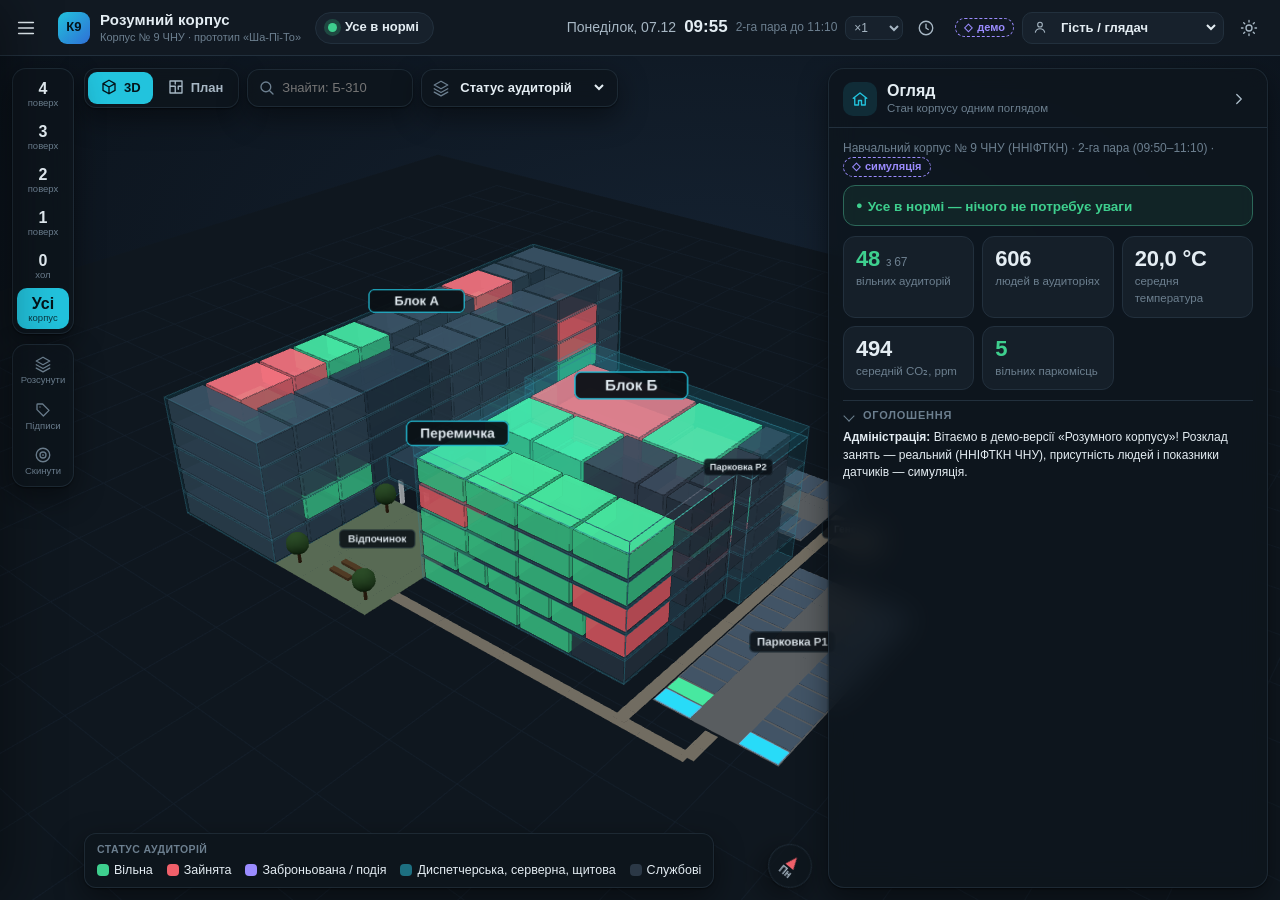
==== commit 20da38fa: "Телефонний режим: шторка з трьома положеннями, компактна шапка й інструменти карти - Розділ і картка" ====
--- a/index.html
+++ b/index.html
@@ -9,6 +9,7 @@
 <script src="js/core/theme.js"></script>
 <link rel="stylesheet" href="css/dashboard.css">
 <link rel="stylesheet" href="css/shell.css">
+<link rel="stylesheet" href="css/phone.css">
 </head>
 <body>
 <header class="top">
@@ -161,6 +162,7 @@
 <script src="js/ui/charts.js"></script>
 <script src="js/ui/colormodes.js"></script>
 <script src="js/ui/dashboard.js"></script>
+<script src="js/ui/phone.js"></script>
 <script src="js/ui/admin-tabs.js"></script>
 <script src="js/ui/logs-tab.js"></script>
 <script src="js/tools/docx.js"></script>
--- a/css/phone.css
+++ b/css/phone.css
@@ -0,0 +1,174 @@
+/* ==========================================================================
+   Телефонний режим (body.ph — вмикає js/ui/phone.js для екранів ≤ 900 px завширшки
+   або ≤ 500 px заввишки горизонтально). Підключається останнім і перекриває
+   старі медіазапити shell.css / dashboard.css.
+   --sh — поточний розмір шторки (висота в портреті, ширина горизонтально).
+   ========================================================================== */
+
+body.ph { height: 100vh; height: 100dvh; overflow: hidden; touch-action: manipulation; --tb: 34px; --g: 8px; }
+body.ph .layout { position: relative; flex: 1; min-height: 0; }
+body.ph .layout > .viewer { position: absolute !important; inset: 0 !important; height: auto !important; min-height: 0 !important; }
+/* iOS збільшує сторінку при фокусі на полях < 16 px */
+body.ph input, body.ph select, body.ph textarea { font-size: 16px; }
+
+/* ---------- Шапка: меню · годинник · роль · тема ---------- */
+body.ph .top { height: auto; min-height: 50px; padding: env(safe-area-inset-top, 0px) max(8px, env(safe-area-inset-right, 0px)) 0 max(4px, env(safe-area-inset-left, 0px));
+  gap: 6px; flex-wrap: nowrap; max-width: 100vw; }
+body.ph .top > * { flex: none; }
+body.ph .top .brand, body.ph .demo-badge, body.ph #clockDay, body.ph #clockSet, body.ph .role-sel .role-ico, body.ph .top > #sysPill { display: none !important; }
+body.ph .menu-btn { width: 42px; height: 42px; position: relative; }
+body.ph .menu-btn::after { content: ""; position: absolute; top: 6px; right: 4px; width: 9px; height: 9px; border-radius: 50%; background: var(--good);
+  box-shadow: 0 0 0 2px var(--panel); }
+body.ph .menu-btn[data-badge]:not([data-badge=""])::after { content: attr(data-badge); top: 2px; right: -3px; width: auto; min-width: 16px; height: 16px;
+  padding: 0 4px; border-radius: 8px; font-size: 10px; font-weight: 800; line-height: 16px; text-align: center; color: #fff; }
+body.ph .menu-btn.st-warn::after { background: var(--warn); color: #1d1300; }
+body.ph .menu-btn.st-bad::after { background: var(--bad); animation: pillPulse 1.2s ease-in-out infinite alternate; }
+body.ph .clock { flex: 1 1 auto; min-width: 0; margin: 0; order: 0; width: auto; display: flex; align-items: baseline; gap: 6px; cursor: pointer;
+  padding: 6px 4px; border-radius: 10px; }
+body.ph .clock:active { background: var(--panel-2); }
+body.ph .clock b { font-size: 17px; }
+body.ph #clockPair { display: block !important; flex: 1; min-width: 0; font-size: 11.5px; white-space: nowrap; overflow: hidden; text-overflow: ellipsis; }
+body.ph .top-right { gap: 4px; margin-left: 0; }
+body.ph .role-sel { height: 36px; padding: 0 2px 0 6px; border-radius: 10px; }
+body.ph #role { font-size: 16px; max-width: 132px; padding: 0 2px; }
+body.ph .theme-btn { width: 36px; height: 36px; }
+body.ph .clock-pop { position: fixed; top: calc(env(safe-area-inset-top, 0px) + 54px); left: 8px; right: 8px; width: auto; z-index: 95; }
+body.ph .clock-pop .row { flex-wrap: wrap; gap: 6px; }
+body.ph .clock-pop #clockSpeed { display: inline-block !important; font-size: 16px; padding: 4px 6px; }
+
+/* Стан корпусу — повним рядком у меню */
+body.ph .drawer { width: 320px; max-width: 88vw; padding-top: env(safe-area-inset-top, 0px); padding-bottom: env(safe-area-inset-bottom, 0px); }
+body.ph .drawer > #sysPill { display: flex; margin: 10px 12px 2px; height: 40px; justify-content: flex-start; width: calc(100% - 24px); }
+body.ph .drawer > #sysPill span { max-width: none; overflow: visible; }
+body.ph .d-item, body.ph .d-link { padding: 11px 12px; font-size: 15px; }
+
+/* ---------- Інструменти карти: рядок іконок + рядок поверхів ---------- */
+body.ph .v-toolbar { position: absolute; top: var(--g); left: var(--g); right: auto; display: flex; flex-wrap: nowrap; gap: 6px; overflow: visible; z-index: 12; }
+body.ph .v-toolbar .seg { padding: 2px; border-radius: 11px; }
+body.ph .v-toolbar .seg button { width: 32px; height: 30px; padding: 0; justify-content: center; font-size: 0; gap: 0; }
+body.ph .v-toolbar .seg button .ico { width: 18px; height: 18px; }
+body.ph .map-search-w, body.ph .cm-w, body.ph .tb-btn { width: var(--tb); height: var(--tb); padding: 0; justify-content: center; border-radius: 11px; position: relative; font-size: 0; gap: 0; }
+body.ph .map-search-w .ico, body.ph .cm-w .ico, body.ph .tb-btn .ico { width: 18px; height: 18px; color: var(--fg-2); }
+/* Пошук розгортається на весь рядок при дотику */
+body.ph .map-search-w input { width: 0; min-width: 0; padding: 0; opacity: 0; }
+body.ph .map-search-w:focus-within { position: fixed; z-index: 60; left: var(--g); right: var(--g); width: auto; top: calc(var(--top-real, 52px) + var(--g));
+  justify-content: flex-start; padding: 0 12px; gap: 8px; height: 42px; background: var(--panel); }
+body.ph .map-search-w:focus-within input { width: 100%; opacity: 1; font-size: 16px; }
+/* Режим розфарбування: іконка поверх рідного списку телефона */
+body.ph .cm-w select { position: absolute; inset: 0; width: 100%; height: 100%; max-width: none; opacity: 0; font-size: 16px; }
+body.ph #devBtn { font-size: 0; }
+
+body.ph .v-side { position: absolute; top: calc(var(--g) + var(--tb) + 6px); left: var(--g); right: var(--g); display: flex; flex-direction: row; gap: 6px;
+  overflow: visible; padding: 0; z-index: 11; align-items: center; }
+body.ph .v-floors { display: flex; flex-direction: row; flex: none; padding: 2px; gap: 1px; border-radius: 11px; }
+body.ph .v-floors button { width: 34px; height: 30px; padding: 0; font-size: 14px; font-weight: 700; border: none !important; border-radius: 9px; display: grid; place-items: center; }
+body.ph .v-floors button small, body.ph .v-floors button br { display: none; }
+body.ph .v-views { display: flex !important; flex-direction: row; flex: none; gap: 1px; padding: 2px; border-radius: 11px; margin-left: auto; }
+body.ph .vbtn { width: 32px; height: 30px; padding: 0; justify-content: center; border-radius: 9px; }
+body.ph .vbtn em { display: none; }
+body.ph .vbtn .ico { width: 18px; height: 18px; }
+
+/* Легенда — лише за кнопкою «ℹ» */
+body.ph .v-legend { display: none; }
+body.ph.lg-open .v-legend { display: block; position: absolute; left: var(--g); right: var(--g); top: calc(var(--g) * 2 + var(--tb) * 2 + 2px); bottom: auto;
+  max-width: none; max-height: 40vh; overflow-y: auto; z-index: 13; padding: 10px 12px; font-size: 13px; }
+body.ph.lg-open .v-legend .legend-map { gap: 4px 12px; font-size: 13px; }
+body.ph .v-compass, body.ph .v-hint, body.ph .panel-open { display: none !important; }
+body.ph .v-devpop { position: fixed; top: calc(var(--top-real, 52px) + var(--g) * 2 + var(--tb) * 2); left: var(--g); right: var(--g); width: auto;
+  max-height: 55vh; overflow-y: auto; z-index: 40; }
+
+/* ---------- Шторка (розділ або картка) — портрет ---------- */
+body.ph .panel, body.ph .v-room, body.ph .v-room.dragging {
+  position: fixed !important; left: 0 !important; right: 0 !important; bottom: 0 !important; top: auto !important; width: auto !important;
+  height: var(--sh, 66px) !important; max-height: none !important; max-width: none !important; margin: 0;
+  display: flex !important; flex-direction: column; border-radius: 18px 18px 0 0; border-bottom: none; overflow: hidden;
+  box-shadow: 0 -10px 34px rgba(0, 0, 0, .32); padding-bottom: env(safe-area-inset-bottom, 0px); z-index: 30; }
+body.ph .v-room[hidden] { display: none !important; }
+body.ph.sh-anim .panel, body.ph.sh-anim .v-room { transition: height .24s cubic-bezier(.2, .8, .2, 1), width .24s cubic-bezier(.2, .8, .2, 1); }
+body.ph.sh-card .panel { visibility: hidden; }
+body.ph .v-room { z-index: 31; background: var(--panel); }
+body.ph .panel { background: var(--panel); }
+/* Заголовок — ручка шторки */
+body.ph .panel-h, body.ph .v-room .rc-h { flex: none; position: relative; padding: 18px 10px 10px 14px; cursor: grab; touch-action: none; user-select: none; -webkit-user-select: none; }
+body.ph .panel-h::before, body.ph .v-room .rc-h::before { content: ""; position: absolute; top: 7px; left: 50%; width: 40px; height: 4px; margin-left: -20px;
+  border-radius: 2px; background: color-mix(in srgb, var(--fg) 28%, transparent); }
+body.ph .panel-h .ph-ico { width: 30px; height: 30px; }
+body.ph .ph-t { font-size: 16px; } body.ph .ph-s { white-space: nowrap; overflow: hidden; text-overflow: ellipsis; }
+body.ph #panelMin { width: 36px; height: 36px; }
+body.ph #panelMin .ico { transform: rotate(90deg); transition: transform .2s; }
+body.ph.sh-min #panelMin .ico { transform: rotate(-90deg); }
+body.ph .panel .tabs { flex: none; padding: 6px 10px 8px; }
+body.ph .panel .tabs button { padding: 7px 12px; font-size: 13.5px; }
+body.ph .panel .panel-body, body.ph .v-room .rc-b { flex: 1 1 auto; min-height: 0; overflow-y: auto; overscroll-behavior: contain; -webkit-overflow-scrolling: touch;
+  padding: 10px 14px calc(28px + env(safe-area-inset-bottom, 0px)); overflow-wrap: break-word; word-break: normal; }
+body.ph.sh-min .panel .tabs, body.ph.sh-min .panel .panel-body, body.ph.sh-min .v-room .rc-b, body.ph.sh-min .v-room .dc-acts { display: none !important; }
+
+/* Картка: заголовок із кнопкою «← Розділ» */
+body.ph .v-room .rc-h { display: flex; align-items: flex-start; gap: 8px; flex-wrap: wrap; }
+body.ph .v-room .rc-h > .grow { min-width: 0; flex: 1 1 160px; }
+body.ph .v-room .rc-h h2 { font-size: 18px; }
+body.ph .v-room .sh-back { order: -1; padding: 6px 10px 6px 6px; gap: 2px; }
+body.ph .v-room .dc-acts { flex-basis: 100%; gap: 6px; flex-wrap: wrap; }
+body.ph .v-room .dc-acts .btn { padding: 7px 10px; }
+body.ph .v-room .metrics { grid-template-columns: repeat(3, minmax(0, 1fr)); }
+
+/* ---------- Вміст розділів ---------- */
+body.ph .panel-body .row { flex-wrap: wrap; }
+body.ph .panel-body select { max-width: 100%; }
+body.ph .form-grid { grid-template-columns: minmax(0, 1fr) !important; }
+body.ph .kpis { grid-template-columns: repeat(2, minmax(0, 1fr)) !important; }
+body.ph .tw, body.ph .ph-tw { overflow-x: auto; -webkit-overflow-scrolling: touch; max-width: 100%; margin: 0 -2px; }
+body.ph table.t { font-size: 12.5px; min-width: 100%; }
+body.ph table.t td, body.ph table.t th { padding: 6px 6px; }
+body.ph .btn, body.ph button { overflow-wrap: normal; word-break: keep-all; }
+body.ph .btn.small { min-height: 32px; }
+/* Сегментні перемикачі (журнали тощо) — без розриву слів, з прокруткою */
+body.ph .lg-seg { display: flex; overflow-x: auto; scrollbar-width: none; }
+body.ph .lg-seg button { flex: 1 0 auto; white-space: nowrap; padding: 8px 12px; }
+/* Схеми й графіки: читабельний масштаб і прокрутка вбік */
+body.ph .panel-body svg { max-width: none; }
+body.ph .cabinet-svg, body.ph .line-tree { overflow-x: auto; -webkit-overflow-scrolling: touch; }
+body.ph .chart svg, body.ph .stack-chart svg, body.ph .ppl-chart svg { max-width: 100%; height: auto; }
+
+/* Демо-тур і спливні — над шторкою */
+body.ph .tour { left: 8px; right: 8px; width: auto; transform: none; bottom: calc(var(--sh, 66px) + 8px); max-height: 38vh; overflow-y: auto; z-index: 50; }
+body.ph.sh-full .tour { bottom: calc(env(safe-area-inset-bottom, 0px) + 8px); }
+body.ph .viewer-tip { display: none !important; }
+
+
+/* Модель кімнати на телефоні: 3D згори, дані знизу з прокруткою */
+body.ph .rm-head { padding: calc(env(safe-area-inset-top, 0px) + 6px) 10px 6px; gap: 6px; }
+body.ph .rm-head label { margin-right: 2px; font-size: 13px; }
+body.ph .rm-body { grid-template-columns: minmax(0, 1fr) !important; grid-template-rows: minmax(0, 52%) minmax(0, 48%) !important; }
+body.ph .rm-side { border-left: none; border-top: 1px solid var(--line); padding-bottom: calc(24px + env(safe-area-inset-bottom, 0px)); }
+
+/* ---------- Горизонтально: шторка справа ---------- */
+@media (orientation: landscape) {
+  body.ph .top { min-height: 44px; }
+  body.ph .menu-btn { width: 38px; height: 38px; }
+  body.ph .panel, body.ph .v-room, body.ph .v-room.dragging {
+    left: auto !important; right: 0 !important; top: calc(var(--top-real, 44px)) !important; bottom: 0 !important;
+    width: var(--sh, 240px) !important; height: auto !important; border-radius: 16px 0 0 0;
+    padding-right: env(safe-area-inset-right, 0px); box-shadow: -10px 0 34px rgba(0, 0, 0, .3); }
+  body.ph.sh-min .panel, body.ph.sh-min .v-room { bottom: auto !important; height: auto !important; border-radius: 0 0 0 14px; }
+  body.ph .panel-h::before, body.ph .v-room .rc-h::before { top: 50%; left: 5px; width: 4px; height: 36px; margin: -18px 0 0; }
+  body.ph .panel-h, body.ph .v-room .rc-h { padding: 10px 10px 10px 18px; }
+  body.ph #panelMin .ico { transform: rotate(0deg); }
+  body.ph.sh-min #panelMin .ico { transform: rotate(180deg); }
+  body.ph .v-toolbar { flex-wrap: wrap; max-width: calc(100vw - var(--sh, 240px) - 70px); left: calc(var(--g) + 44px); }
+  body.ph .v-side { top: var(--g); left: var(--g); right: auto; flex-direction: column; align-items: flex-start; }
+  body.ph .v-floors { flex-direction: column; }
+  body.ph .v-views { flex-direction: column; margin: 0; }
+  body.ph .v-floors button { width: 36px; height: 26px; }
+  body.ph .vbtn { height: 26px; width: 36px; }
+  body.ph.lg-open .v-legend { left: calc(var(--g) + 50px); right: calc(var(--sh, 240px) + var(--g)); top: calc(var(--g) * 2 + var(--tb)); }
+  body.ph .v-devpop { left: calc(var(--g) + 50px); right: calc(var(--sh, 240px) + var(--g)); top: calc(var(--top-real, 44px) + var(--g) * 2 + var(--tb)); }
+  body.ph .tour { left: 8px; right: calc(var(--sh, 240px) + 8px); bottom: 8px; }
+  body.ph .map-search-w:focus-within { right: calc(var(--sh, 240px) + var(--g)); }
+  body.ph .rm-body { grid-template-columns: minmax(0, 1fr) minmax(0, 42%) !important; grid-template-rows: minmax(0, 1fr) !important; }
+  body.ph .rm-side { border-top: none; border-left: 1px solid var(--line); }
+}
+/* Сповіщення — згори під рядками інструментів, щоб не перекривати шторку й демо-тур */
+body.ph #toasts { top: calc(var(--top-real, 52px) + 86px) !important; bottom: auto !important; left: 8px !important; right: 8px !important; transform: none !important; }
+@media (orientation: landscape) { body.ph #toasts { top: calc(var(--top-real, 44px) + 50px) !important; left: 56px !important; right: calc(var(--sh, 240px) + 8px) !important; } }
+body:not(.ph) #lgBtn { display: none; }
